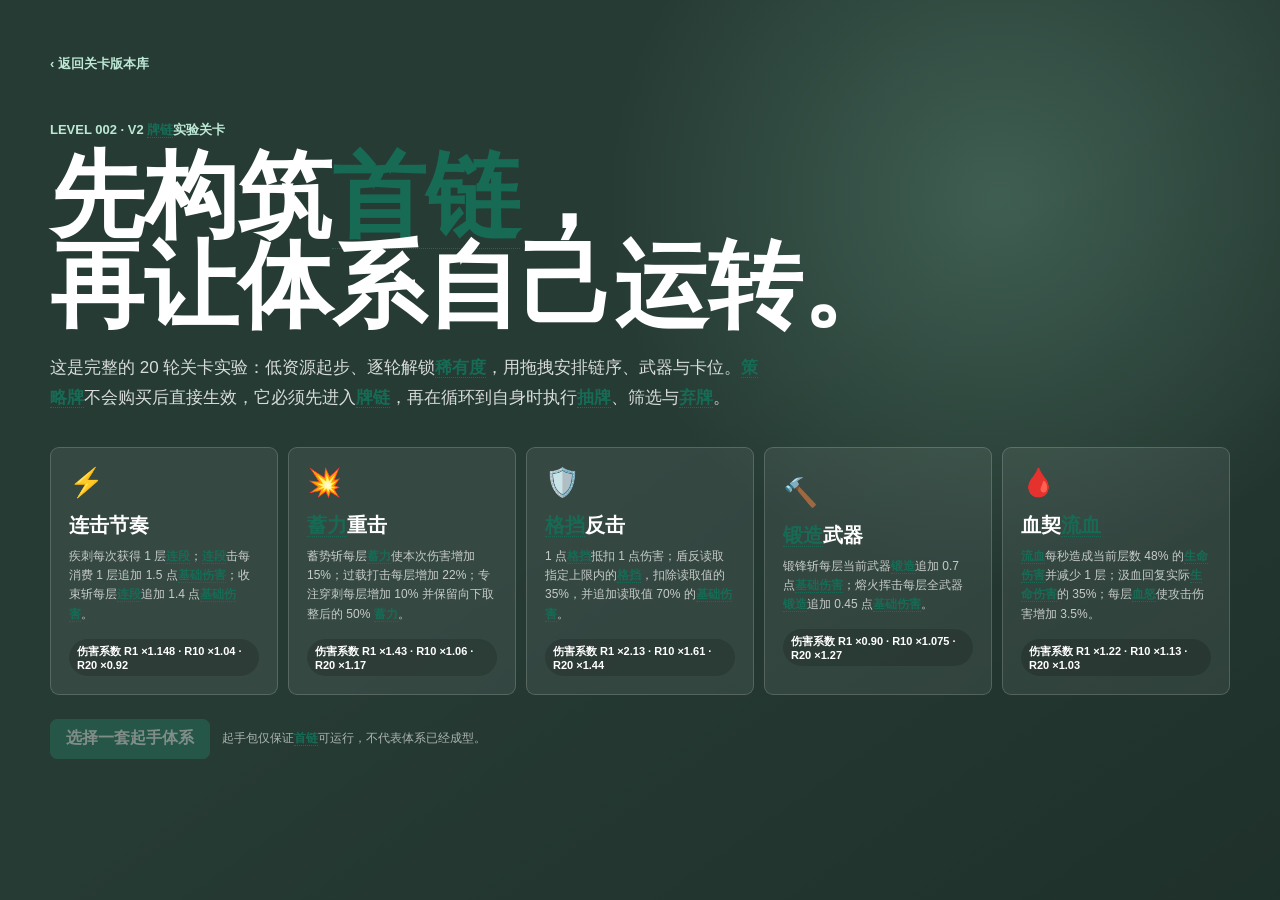
==== LevelSystem/Level_002/index.html @ 23fc2353 "Add Level 002 V2 chain campaign" ====
<!doctype html>
<html lang="zh-CN">
<head>
  <meta charset="utf-8">
  <meta name="viewport" content="width=device-width, initial-scale=1">
  <title>Draw Level 002 · V2 牌链实验关卡</title>
  <style>
    :root {
      color-scheme: light;
      --bg:#eceee9; --paper:#fff; --paper2:#f7f8f4; --ink:#17211d; --muted:#68736e;
      --line:#d4dbd6; --green:#287d65; --green2:#1e6652; --greenSoft:#e5f3ec;
      --red:#bd4850; --redSoft:#fae9eb; --gold:#b77a18; --goldSoft:#fff3d7;
      --blue:#3978a6; --blueSoft:#e9f2f8; --purple:#74559b; --purpleSoft:#f1ebf7;
      --shadow:0 14px 38px rgba(24,42,34,.09);
    }
    *{box-sizing:border-box}
    html,body{margin:0;min-height:100%;font-family:-apple-system,BlinkMacSystemFont,"Segoe UI","Microsoft YaHei",sans-serif;background:var(--bg);color:var(--ink)}
    button{font:inherit} button:focus-visible,[tabindex]:focus-visible{outline:3px solid rgba(40,125,101,.25);outline-offset:2px}
    .screen{display:none;min-height:100vh}.screen.active{display:block}.hidden{display:none!important}
    .topbar{position:sticky;top:0;z-index:40;min-height:58px;display:flex;align-items:center;justify-content:space-between;gap:14px;padding:8px clamp(12px,2vw,24px);border-bottom:1px solid var(--line);background:rgba(255,255,255,.95);backdrop-filter:blur(10px)}
    .brand{display:flex;align-items:baseline;gap:10px;min-width:0}.brand strong{font-size:19px;white-space:nowrap}.brand span{font-size:12px;color:var(--muted);font-weight:800;white-space:nowrap;overflow:hidden;text-overflow:ellipsis}
    .stats{display:flex;align-items:center;justify-content:flex-end;gap:7px;flex-wrap:wrap}.stat{min-height:34px;display:inline-flex;align-items:center;gap:5px;padding:0 10px;border:1px solid var(--line);border-radius:7px;background:#fff;color:var(--muted);font-size:12px;font-weight:850;white-space:nowrap}.stat b{color:var(--ink);font-size:14px}.stat.gold{background:var(--goldSoft);border-color:#e7ca89;color:#815812}.stat.loss{background:var(--redSoft);border-color:#edbdc1;color:#96343b}
    .primary,.secondary,.ghost,.danger{min-height:40px;padding:0 15px;border-radius:7px;border:1px solid transparent;font-weight:900;cursor:pointer;transition:.15s transform,.15s filter}.primary{background:var(--green);border-color:var(--green);color:#fff}.secondary{background:#fff;border-color:#c7d1cb;color:var(--ink)}.ghost{background:transparent;border-color:var(--line);color:var(--muted)}.danger{background:var(--red);border-color:var(--red);color:#fff}.primary:hover,.secondary:hover,.ghost:hover,.danger:hover{transform:translateY(-1px);filter:brightness(.98)}button:disabled{opacity:.42;cursor:not-allowed;transform:none!important}
    .start{min-height:100vh;background:#263b34;color:#fff;position:relative;overflow:hidden}.start:before{content:"";position:absolute;inset:0;background:radial-gradient(circle at 78% 22%,rgba(129,186,159,.28),transparent 32%),linear-gradient(145deg,transparent 50%,rgba(0,0,0,.18));pointer-events:none}.start-inner{position:relative;width:min(1180px,calc(100vw - 32px));margin:auto;padding:54px 0 70px}.backlink{color:#bde8d6;text-decoration:none;font-size:13px;font-weight:900}.kicker{margin:48px 0 12px;font-size:13px;font-weight:900;color:#bde8d6}.start h1{margin:0;max-width:880px;font-size:clamp(44px,8vw,94px);line-height:.96}.lead{max-width:720px;margin:22px 0 30px;color:rgba(255,255,255,.82);font-size:17px;line-height:1.75}.system-grid{display:grid;grid-template-columns:repeat(5,minmax(155px,1fr));gap:10px;margin-top:34px}.system-card{min-height:205px;padding:18px;border:1px solid rgba(255,255,255,.17);border-radius:9px;background:rgba(255,255,255,.07);color:#fff;text-align:left;cursor:pointer}.system-card:hover,.system-card.selected{border-color:#bde8d6;background:rgba(189,232,214,.15)}.system-card.selected{box-shadow:0 0 0 2px #bde8d6 inset}.system-icon{font-size:28px}.system-card h2{margin:13px 0 8px;font-size:20px}.system-card p{margin:0;color:rgba(255,255,255,.72);font-size:12px;line-height:1.6}.curve{display:inline-block;margin-top:15px;padding:5px 8px;border-radius:99px;background:rgba(0,0,0,.16);font-size:11px;font-weight:900}.start-actions{display:flex;align-items:center;gap:12px;margin-top:24px}.start-note{font-size:12px;color:rgba(255,255,255,.62)}
    .shell{width:min(1480px,calc(100vw - 24px));margin:0 auto;padding:18px 0 42px}.phase-head{display:flex;align-items:flex-end;justify-content:space-between;gap:18px;margin-bottom:14px}.phase-head h1{margin:0 0 5px;font-size:clamp(26px,4vw,42px)}.phase-head p{margin:0;color:var(--muted);font-size:13px;line-height:1.6}.phase-actions{display:flex;gap:8px;flex-wrap:wrap;justify-content:flex-end}
    .shop-layout{display:grid;grid-template-columns:minmax(0,1.03fr) minmax(480px,.97fr);gap:14px}.panel{border:1px solid var(--line);border-radius:9px;background:var(--paper);box-shadow:var(--shadow);overflow:hidden}.panel-head{display:flex;align-items:center;justify-content:space-between;gap:12px;padding:13px 15px;border-bottom:1px solid var(--line)}.panel-head h2{margin:0;font-size:17px}.panel-head p{margin:3px 0 0;color:var(--muted);font-size:11px}.odds{display:flex;gap:5px;flex-wrap:wrap;justify-content:flex-end}.odd{padding:4px 6px;border-radius:4px;background:var(--paper2);font-size:10px;font-weight:900}.odd.rare{background:var(--blueSoft);color:var(--blue)}.odd.epic{background:var(--purpleSoft);color:var(--purple)}.odd.legend{background:var(--goldSoft);color:var(--gold)}
    .offers{padding:10px;display:grid;grid-template-columns:repeat(5,minmax(115px,1fr));gap:8px}.offer{min-height:178px;display:flex;flex-direction:column;justify-content:space-between;gap:10px;padding:12px;border:1px solid var(--line);border-radius:8px;background:#fff}.offer.sold{background:#f0f2ee;box-shadow:none}.offer h3{margin:8px 0 5px;font-size:15px;line-height:1.25}.offer p{margin:0;color:var(--muted);font-size:11px;line-height:1.48}.offer .meta{margin-top:7px;font-size:10px;color:var(--green2);font-weight:900}.offer button{width:100%;min-height:32px;padding:0 7px;font-size:11px}.offer-top{display:flex;justify-content:space-between;gap:5px}.rarity,.kind{padding:3px 5px;border-radius:4px;background:#eef1ee;color:var(--muted);font-size:9px;font-weight:900}.rarity.稀有{background:var(--blueSoft);color:var(--blue)}.rarity.史诗{background:var(--purpleSoft);color:var(--purple)}.rarity.传说{background:var(--goldSoft);color:var(--gold)}.price{font-size:11px;font-weight:1000;color:var(--gold)}.shop-section-title{padding:9px 12px 0;color:var(--muted);font-size:11px;font-weight:950}.strategy-offers,.weapon-offers{grid-template-columns:repeat(2,minmax(0,1fr))}.strategy-offers .offer,.weapon-offers .offer{min-height:138px}.economy-strip{display:grid;grid-template-columns:repeat(4,1fr);gap:7px;padding:10px;border-top:1px solid var(--line);background:var(--paper2)}.economy-cell{padding:8px;border-radius:6px;background:#fff;font-size:10px;color:var(--muted);line-height:1.45}.economy-cell b{display:block;color:var(--ink);font-size:13px}
    .builder{min-width:0}.builder-body{padding:10px;background:var(--paper2)}.inventory-block{border:1px solid var(--line);border-radius:8px;background:#fff;margin-bottom:10px;overflow:hidden}.inventory-head{display:flex;align-items:center;justify-content:space-between;padding:9px 11px;border-bottom:1px solid var(--line);font-size:12px;font-weight:900}.inventory-head span{color:var(--muted);font-size:10px}.inventory-list{min-height:70px;max-height:170px;overflow:auto;display:flex;align-content:flex-start;flex-wrap:wrap;gap:6px;padding:8px}.inventory-list.drag-over{background:var(--greenSoft)}.drag-card{width:112px;min-height:62px;padding:7px;border:1px solid var(--line);border-radius:7px;background:#fff;box-shadow:0 4px 12px rgba(24,42,34,.07);cursor:grab;user-select:none}.drag-card:active{cursor:grabbing}.drag-card.strategy{border-color:#a9cbbd;background:#eef8f3}.drag-card h4{margin:0 0 4px;font-size:11px;white-space:nowrap;overflow:hidden;text-overflow:ellipsis}.drag-card p{margin:0;color:var(--muted);font-size:9px;line-height:1.35}.drag-card .tiny{margin-top:4px;color:var(--green2);font-weight:900;font-size:8px}.weapon-chip{width:140px;min-height:54px;padding:7px;border:1px solid #e1c684;border-radius:7px;background:#fff8e7;cursor:grab;user-select:none}.weapon-chip h4{margin:0 0 4px;font-size:11px}.weapon-chip p{margin:0;color:#80611f;font-size:9px;line-height:1.35}
    .chains-head{display:flex;align-items:center;justify-content:space-between;margin:12px 1px 7px}.chains-head h3{margin:0;font-size:13px}.chains-head span{font-size:10px;color:var(--muted)}.chain-plans{display:grid;gap:8px}.chain-plan{border:1px solid var(--line);border-radius:8px;background:#fff;overflow:hidden}.chain-plan.drag-over{box-shadow:0 0 0 3px rgba(40,125,101,.18);border-color:var(--green)}.chain-plan-head{display:grid;grid-template-columns:31px minmax(0,1fr);gap:7px;align-items:center;padding:7px;border-bottom:1px solid var(--line);background:#fafbf8}.chain-handle{height:31px;border:1px dashed #aeb8b2;border-radius:5px;background:#fff;color:var(--muted);cursor:grab;font-weight:1000}.weapon-socket{min-height:38px;display:flex;align-items:center;justify-content:space-between;gap:8px;padding:5px 8px;border:1px dashed #d1ba78;border-radius:6px;background:#fffaf0;color:#795e25;font-size:10px}.weapon-socket.empty{color:#9b8a62}.weapon-socket.drag-over,.card-slot.drag-over{border-color:var(--green);background:var(--greenSoft)}.plan-label{font-weight:1000}.chain-slots{display:flex;gap:6px;overflow-x:auto;padding:8px}.card-slot{flex:0 0 112px;min-height:72px;display:grid;place-items:center;border:1px dashed #b8c2bc;border-radius:7px;background:#f8f9f6;color:#98a19c;font-size:9px;text-align:center;padding:4px}.card-slot .drag-card{width:100%;min-height:62px}.future-note{padding:0 9px 8px;color:var(--muted);font-size:9px}.builder-footer{display:flex;align-items:center;justify-content:space-between;gap:10px;padding:10px;border-top:1px solid var(--line);background:#fff}.build-status{font-size:10px;color:var(--muted);line-height:1.45}.build-status b.ok{color:var(--green2)}.build-status b.bad{color:var(--red)}
    .data-lab{margin-top:14px}.data-summary{display:grid;grid-template-columns:repeat(5,1fr);gap:7px;padding:10px}.data-chip{padding:9px;border-radius:7px;background:var(--paper2);font-size:10px;color:var(--muted)}.data-chip b{display:block;color:var(--ink);font-size:14px}.data-table-wrap{overflow:auto;max-height:260px;border-top:1px solid var(--line)}table{width:100%;border-collapse:collapse;font-size:10px}th,td{padding:7px 9px;border-bottom:1px solid #e6eae7;text-align:left;white-space:nowrap}th{position:sticky;top:0;background:#f7f8f5;color:var(--muted)}.legal{color:var(--green2);font-weight:900}
    .battle{min-height:100vh}.battle-shell{width:min(1500px,calc(100vw - 20px));margin:auto;padding:12px 0 30px}.battle-grid{display:grid;grid-template-columns:220px minmax(520px,1fr) 220px;gap:10px}.combatant{border:1px solid var(--line);border-radius:9px;background:#fff;box-shadow:var(--shadow);overflow:hidden}.combatant-head{padding:14px;border-bottom:1px solid var(--line)}.combatant-head h2{margin:0 0 5px;font-size:16px}.combatant-head p{margin:0;color:var(--muted);font-size:10px}.hpbar{height:12px;margin:10px 0 5px;border-radius:99px;background:#eadfe0;overflow:hidden}.hpbar>div{height:100%;background:var(--red);transition:width .15s}.resource-grid{display:grid;grid-template-columns:1fr 1fr;gap:5px;padding:10px}.resource{padding:7px;border-radius:5px;background:var(--paper2);font-size:9px;color:var(--muted)}.resource b{display:block;color:var(--ink);font-size:12px}.battle-center{border:1px solid var(--line);border-radius:9px;background:#fff;box-shadow:var(--shadow);overflow:hidden}.battle-center-head{display:flex;align-items:center;justify-content:space-between;gap:10px;padding:11px 13px;border-bottom:1px solid var(--line)}.battle-center-head h2{margin:0;font-size:16px}.speed-row{display:flex;gap:4px}.speed-row button{min-height:28px;padding:0 8px;border:1px solid var(--line);border-radius:5px;background:#fff;font-size:10px;font-weight:900;cursor:pointer}.speed-row button.active{background:var(--green);color:#fff;border-color:var(--green)}.battle-chain-wrap{display:grid;grid-template-columns:1fr 1fr;gap:8px;padding:10px;background:var(--paper2);min-height:360px}.battle-side{min-width:0}.battle-side h3{margin:0 0 7px;font-size:11px}.live-chain{padding:7px;border:1px solid var(--line);border-radius:7px;background:#fff;margin-bottom:6px}.live-chain.new{border-color:var(--green)}.live-chain-head{display:flex;justify-content:space-between;gap:8px;margin-bottom:6px;font-size:9px;font-weight:900}.live-slots{display:flex;gap:4px;overflow:auto}.live-card{flex:0 0 77px;min-height:50px;padding:5px;border:1px solid var(--line);border-radius:5px;background:#f8f9f6;font-size:8px}.live-card.strategy{background:#edf7f2;border-color:#afd0c2}.live-card.active{border:2px solid var(--gold);box-shadow:0 0 0 3px rgba(183,122,24,.13)}.live-card b{display:block;margin-bottom:3px;font-size:9px}.pending-line{padding:7px;border-radius:6px;background:#fff;font-size:9px;color:var(--muted)}.battle-log{height:230px;overflow:auto;padding:10px 13px;border-top:1px solid var(--line);background:#fafbf9;font-size:10px;line-height:1.55}.battle-log p{margin:0 0 4px}.time{display:inline-block;width:48px;color:var(--muted);font-variant-numeric:tabular-nums}.battle-overlay{position:fixed;inset:0;z-index:80;display:none;place-items:center;padding:18px;background:rgba(18,27,23,.67)}.battle-overlay.open{display:grid}.result-card{width:min(620px,100%);padding:24px;border-radius:10px;background:#fff;box-shadow:0 28px 80px rgba(0,0,0,.25)}.result-card h2{margin:0 0 9px;font-size:30px}.result-card p{color:var(--muted);line-height:1.65}.result-stats{display:grid;grid-template-columns:repeat(4,1fr);gap:7px;margin:18px 0}.result-stat{padding:10px;border-radius:7px;background:var(--paper2);font-size:10px;color:var(--muted)}.result-stat b{display:block;color:var(--ink);font-size:17px}.result-actions{display:flex;justify-content:flex-end;gap:8px}
    .toast{position:fixed;left:50%;bottom:22px;z-index:120;transform:translate(-50%,18px);padding:10px 14px;border-radius:7px;background:#1e2d27;color:#fff;font-size:12px;font-weight:850;opacity:0;pointer-events:none;transition:.18s}.toast.show{opacity:1;transform:translate(-50%,0)}.drag-ghost{position:fixed;z-index:200;pointer-events:none;width:120px;opacity:.88;transform:rotate(2deg);box-shadow:0 16px 35px rgba(0,0,0,.2)}
    .keyword-term{color:#176b55;border-bottom:1px dotted currentColor;cursor:help;font-weight:850}.keyword-term:focus{outline:2px solid rgba(40,125,101,.3);outline-offset:2px;border-radius:2px}.keyword-tooltip{position:fixed;z-index:260;display:none;width:min(330px,calc(100vw - 24px));padding:11px 12px;border:1px solid #a9c8bb;border-radius:8px;background:#f8fffb;color:var(--ink);box-shadow:0 16px 42px rgba(17,45,35,.2);pointer-events:none}.keyword-tooltip.open{display:block}.keyword-tooltip b{display:block;margin-bottom:5px;color:var(--green2);font-size:12px}.keyword-tooltip p{margin:0;font-size:11px;line-height:1.6;color:#45534d}
    @media(max-width:1180px){.shop-layout{grid-template-columns:1fr}.system-grid{grid-template-columns:repeat(3,1fr)}.battle-grid{grid-template-columns:170px minmax(460px,1fr) 170px}}
    @media(max-width:760px){.topbar{align-items:flex-start}.brand span{display:none}.stats{gap:4px}.stat{padding:0 7px}.system-grid{grid-template-columns:1fr}.system-card{min-height:0}.offers{grid-template-columns:repeat(2,minmax(0,1fr))}.strategy-offers,.weapon-offers{grid-template-columns:1fr}.shop-layout{display:block}.builder{margin-top:12px}.battle-grid{display:flex;flex-direction:column}.battle-center{order:1}.combatant{order:2}.battle-chain-wrap{grid-template-columns:1fr}.result-stats,.data-summary,.economy-strip{grid-template-columns:repeat(2,1fr)}.phase-head{display:block}.phase-actions{margin-top:10px;justify-content:flex-start}}
  </style>
</head>
<body>
  <section id="startScreen" class="screen start active">
    <div class="start-inner">
      <a class="backlink" href="../index.html">‹ 返回关卡版本库</a>
      <p class="kicker">LEVEL 002 · V2 牌链实验关卡</p>
      <h1>先构筑首链，<br>再让体系自己运转。</h1>
      <p class="lead">这是完整的 20 轮关卡实验：低资源起步、逐轮解锁稀有度，用拖拽安排链序、武器与卡位。策略牌不会购买后直接生效，它必须先进入牌链，再在循环到自身时执行抽牌、筛选与弃牌。</p>
      <div id="systemGrid" class="system-grid"></div>
      <div class="start-actions">
        <button id="startBtn" class="primary" disabled>选择一套起手体系</button>
        <span class="start-note">起手包仅保证首链可运行，不代表体系已经成型。</span>
      </div>
    </div>
  </section>

  <section id="shopScreen" class="screen">
    <header class="topbar">
      <div class="brand"><strong>Level 002</strong><span id="shopPhase">第 1 轮 · 补给与编排</span></div>
      <div class="stats">
        <span class="stat gold">金币 <b id="goldText">0c</b></span>
        <span class="stat">胜场 <b id="winsText">0</b></span>
        <span class="stat loss">失败 <b id="lossesText">0/3</b></span>
        <span class="stat">轮次 <b id="roundText">1/20</b></span>
      </div>
    </header>
    <div class="shell">
      <div class="phase-head">
        <div><h1 id="shopTitle">第 1 轮补给</h1><p id="shopSubtitle">普通 82% · 稀有 18% · 史诗 0% · 传说 0%。</p></div>
        <div class="phase-actions">
          <button id="refreshBtn" class="secondary">刷新商店 · 2c</button>
          <button id="dataToggleBtn" class="ghost">查看本轮 10 组数据</button>
          <button id="battleBtn" class="primary" disabled>首链未完成</button>
        </div>
      </div>
      <div class="shop-layout">
        <div class="panel">
          <div class="panel-head"><div><h2>商店</h2><p>商品售出后本轮不会补位；刷新会重新生成全部栏位。</p></div><div id="rarityOdds" class="odds"></div></div>
          <div class="shop-section-title">普通行动牌 · 5 个栏位</div><div id="actionOffers" class="offers"></div>
          <div class="shop-section-title">策略牌 · 必须封装进链才会执行</div><div id="strategyOffers" class="offers strategy-offers"></div>
          <div class="shop-section-title">武器 · 决定链容量与循环末尾效果</div><div id="weaponOffers" class="offers weapon-offers"></div>
          <div id="economyStrip" class="economy-strip"></div>
        </div>
        <div class="panel builder">
          <div class="panel-head"><div><h2>战前拖拽编排台</h2><p>首链可放全部卡；后续链战前只能预放策略牌。拖动「≡」可调整整条链顺序。</p></div></div>
          <div class="builder-body">
            <div class="inventory-block"><div class="inventory-head">未放置卡牌 <span>拖到卡槽；拖回这里即可移出</span></div><div id="cardInventory" class="inventory-list" data-drop-zone="card-inventory"></div></div>
            <div class="inventory-block"><div class="inventory-head">未放置武器 <span>拖到链头；武器容量决定卡槽数量</span></div><div id="weaponInventory" class="inventory-list" data-drop-zone="weapon-inventory"></div></div>
            <div class="chains-head"><h3>牌链蓝图</h3><span>最多预设 5 条链</span></div>
            <div id="chainPlans" class="chain-plans"></div>
          </div>
          <div class="builder-footer"><div id="buildStatus" class="build-status"></div><button id="autoArrangeBtn" class="ghost">自动整理起手包</button></div>
        </div>
      </div>
      <div id="dataLab" class="panel data-lab hidden">
        <div class="panel-head"><div><h2>本轮对战数据实验室</h2><p>每轮固定 10 组、五体系各两组；所有购买均来自对应轮次真实商店生成与可用金币。</p></div></div>
        <div id="dataSummary" class="data-summary"></div><div class="data-table-wrap"><table><thead><tr><th>编号</th><th>体系</th><th>DPS</th><th>总收入</th><th>已消费</th><th>购买数</th><th>链数</th><th>合法性</th></tr></thead><tbody id="dataRows"></tbody></table></div>
      </div>
    </div>
  </section>

  <section id="battleScreen" class="screen battle">
    <header class="topbar">
      <div class="brand"><strong id="battleTitle">第 1 轮战斗</strong><span id="matchText">同轮 DPS 邻近匹配</span></div>
      <div class="stats"><span class="stat">时间 <b id="battleTime">0.0s</b></span><span class="stat">玩家 DPS <b id="playerDps">0</b></span><span class="stat">对手 DPS <b id="enemyDps">0</b></span></div>
    </header>
    <div class="battle-shell"><div class="battle-grid">
      <aside id="playerPanel" class="combatant"></aside>
      <main class="battle-center">
        <div class="battle-center-head"><h2 id="battleState">牌链正在循环</h2><div class="speed-row"><button data-speed=".5">0.5x</button><button class="active" data-speed="1">1x</button><button data-speed="2">2x</button><button data-speed="4">4x</button></div></div>
        <div class="battle-chain-wrap"><div class="battle-side"><h3>玩家牌链</h3><div id="playerChains"></div></div><div class="battle-side"><h3>对手牌链</h3><div id="enemyChains"></div></div></div>
        <div id="battleLog" class="battle-log"></div>
      </main>
      <aside id="enemyPanel" class="combatant"></aside>
    </div></div>
  </section>

  <div id="resultOverlay" class="battle-overlay"><div class="result-card"><h2 id="resultTitle">战斗胜利</h2><p id="resultText"></p><div id="resultStats" class="result-stats"></div><div class="result-actions"><button id="replayBtn" class="secondary">同种子回放</button><button id="continueBtn" class="primary">进入下一轮</button></div></div></div>
  <div id="toast" class="toast"></div>
  <div id="keywordTooltip" class="keyword-tooltip" role="tooltip" aria-live="polite"><b id="keywordTooltipTitle"></b><p id="keywordTooltipText"></p></div>
  <script>
  "use strict";
  const ARCHETYPES = [
    {id:"combo",name:"连击节奏",icon:"⚡",curve:"伤害系数 R1 ×1.148 · R10 ×1.04 · R20 ×0.92",description:"疾刺每次获得 1 层连段；连段击每消费 1 层追加 1.5 点基础伤害；收束斩每层连段追加 1.4 点基础伤害。"},
    {id:"charge",name:"蓄力重击",icon:"💥",curve:"伤害系数 R1 ×1.43 · R10 ×1.06 · R20 ×1.17",description:"蓄势斩每层蓄力使本次伤害增加 15%；过载打击每层增加 22%；专注穿刺每层增加 10% 并保留向下取整后的 50% 蓄力。"},
    {id:"guard",name:"格挡反击",icon:"🛡️",curve:"伤害系数 R1 ×2.13 · R10 ×1.61 · R20 ×1.44",description:"1 点格挡抵扣 1 点伤害；盾反读取指定上限内的格挡，扣除读取值的 35%，并追加读取值 70% 的基础伤害。"},
    {id:"forge",name:"锻造武器",icon:"🔨",curve:"伤害系数 R1 ×0.90 · R10 ×1.075 · R20 ×1.27",description:"锻锋斩每层当前武器锻造追加 0.7 点基础伤害；熔火挥击每层全武器锻造追加 0.45 点基础伤害。"},
    {id:"bleed",name:"血契流血",icon:"🩸",curve:"伤害系数 R1 ×1.22 · R10 ×1.13 · R20 ×1.03",description:"流血每秒造成当前层数 48% 的生命伤害并减少 1 层；汲血回复实际生命伤害的 35%；每层血怒使攻击伤害增加 3.5%。"}
  ];
  const ARCH = Object.fromEntries(ARCHETYPES.map(item=>[item.id,item]));
  const RARITY_TIER = ["普通","普通","稀有","史诗","传说"];
  const RARITY_ORDER = {"普通":0,"稀有":1,"史诗":2,"传说":3};
  const PRICE = {
    action:{"普通":3,"稀有":5,"史诗":8,"传说":12},
    strategy:{"普通":5,"稀有":7,"史诗":10,"传说":14},
    weapon:{"普通":6,"稀有":9,"史诗":13,"传说":17}
  };
  const TIER_PREFIX = ["初式","熟练","精研","宗师","神话"];
  const ACTION_BLUEPRINTS = {
    combo:[
      ["疾刺","quick",.55,["attack","fast"],2.5],["踏拍","combo_gain",.8,["setup","combo"],1],
      ["连段击","combo_spend",1.1,["attack","combo"],4],["骤雨","multihit",1.25,["attack","fast"],1.5],
      ["破绽标记","expose",.9,["setup","mark"],1],["收束斩","combo_finisher",1.65,["attack","finisher"],7],
      ["攻守节拍","tempo",1,["attack","defense"],3],["残响","echo",1.25,["attack","utility"],2]
    ],
    charge:[
      ["凝神","charge_gain",.9,["setup","charge"],1],["蓄势斩","charge_hit",1.6,["attack","charge"],7],
      ["余势","charge_keep",1,["setup","charge"],1],["聚能","charge_double",1.35,["setup","charge"],1],
      ["过载打击","overcharge",2,["attack","finisher"],11],["蓄能护体","charge_block",1.1,["defense","charge"],4],
      ["力能转化","charge_convert",1.2,["setup","utility"],1],["专注穿刺","focus_hit",1.25,["attack","charge"],6]
    ],
    guard:[
      ["架盾","block",.9,["defense","block"],5],["盾反","counter",1.3,["attack","defense","counter"],4],
      ["荆棘姿态","thorns",1.1,["defense","setup"],1],["守中带攻","block_hit",1.2,["attack","defense"],3],
      ["固守","fortify",1.4,["defense","block"],7],["结阵","brace",1.2,["defense","setup"],1],
      ["盾牌猛击","shield_bash",1.55,["attack","finisher","block"],5],["精准招架","parry",.8,["defense","fast"],1]
    ],
    forge:[
      ["打磨","forge",.75,["setup","forge"],1],["锻锋斩","forge_hit",1.35,["attack","forge"],5],
      ["强化机括","weapon_power",1.1,["setup","forge"],1],["淬火","temper",1.25,["setup","forge"],1],
      ["修补护甲","repair",1.1,["defense","forge"],4],["熔火挥击","molten",1.7,["attack","finisher","forge"],8],
      ["开刃","sharpen",.9,["setup","forge"],1],["大师工艺","masterwork",1.8,["attack","forge"],6]
    ],
    bleed:[
      ["割裂","bleed",.85,["attack","bleed"],2],["血爆","rupture",1.4,["attack","finisher","bleed"],5],
      ["献血","sacrifice",.8,["setup","blood"],2],["汲血","lifesteal",1.25,["attack","sustain"],4],
      ["狂热","frenzy",1,["setup","blood"],1],["血盾","blood_block",1.1,["defense","blood"],5],
      ["处刑","execute",1.75,["attack","finisher"],8],["输血转化","transfusion",1.3,["sustain","utility"],1]
    ]
  };

  function actionEffect(op,value,tier){
    const v = round1(value + tier * Math.max(.5,value*.22));
    const n = tier + 1;
    return ({
      quick:`造成 ${v} 点基础伤害，连段 +1。`,combo_gain:`获得 ${n} 层连段。`,combo_spend:`造成 ${v} 点基础伤害；读取并扣除至多 ${n+1} 层连段，每层追加 1.5 点基础伤害。`,
      multihit:`连续攻击 ${2+Math.floor(tier/2)} 次，每次造成 ${v} 点基础伤害。`,expose:`施加 ${n} 层破绽；每层使伤害增加 3.5%，每次受击后减少 0.15 层。`,combo_finisher:`造成 ${v} 点基础伤害；扣除全部连段，每层追加 1.4 点基础伤害。`,
      tempo:`造成 ${v} 点基础伤害并获得 ${v} 点格挡。`,echo:`造成 ${v} 点基础伤害；若上一张牌具有“攻击牌”标签，再造成 ${round1(v*.7)} 点基础伤害。`,
      charge_gain:`获得 ${n} 层蓄力。`,charge_hit:`造成 ${v} 点基础伤害；每层蓄力使本次伤害增加 15%，随后清空蓄力。`,charge_keep:`获得 ${n} 层蓄力；下一次会清空蓄力的攻击改为保留向下取整后的 50%。`,
      charge_double:`获得 ${n} + 向下取整（当前蓄力 ×25%）层蓄力。`,overcharge:`造成 ${v} 点基础伤害；每层蓄力使本次伤害增加 22%，随后清空蓄力。`,charge_block:`获得 ${v} 点格挡与 ${n} 层蓄力。`,
      charge_convert:`扣除至多 ${n+1} 点格挡；每扣除 1 点格挡获得 2 层蓄力。`,focus_hit:`造成 ${v} 点基础伤害；每层蓄力使本次伤害增加 10%，随后保留向下取整后的 50% 蓄力。`,
      block:`获得 ${v} 点格挡。`,counter:`造成 ${v} 点基础伤害；读取至多 ${v+n} 点格挡，扣除读取值的 35%，并追加读取值 70% 的基础伤害。`,thorns:`获得 ${n} 层荆棘。`,
      block_hit:`造成 ${v} 点基础伤害并获得 ${v} 点格挡。`,fortify:`获得 ${v} 点格挡；后续受到的伤害降低 ${Math.round((.12+n*.02)*100)}%，同类效果取最高值。`,brace:`获得 min（当前格挡，${v+n}）点格挡。`,
      shield_bash:`造成 ${v} + 当前格挡 ×22% 点基础伤害。`,parry:`获得 ${v} 点格挡与 ${round1(v*.65)} 点招架值；招架值按 1:1 抵扣后续伤害直至耗尽。`,
      forge:`当前武器获得 ${n} 层锻造。`,forge_hit:`造成 ${v} + 当前武器锻造 ×0.7 点基础伤害。`,weapon_power:`当前武器威力 +${n}；每点威力使该武器效果的伤害增加 8%。`,
      temper:`所有已封装武器获得 ${Math.max(1,Math.ceil(n/2))} 层锻造。`,repair:`获得 ${v} + 向下取整（全武器锻造总层数 ÷3）点格挡。`,molten:`造成 ${v} + 全武器锻造总层数 ×0.45 点基础伤害。`,
      sharpen:`下一次当前武器效果的伤害增加 ${10+n*5}%。`,masterwork:`造成 ${v} + 全武器锻造总层数 ×0.25 点基础伤害，并立即触发锻造层数最高的武器效果 1 次。`,
      bleed:`施加 ${v} 层流血。`,rupture:`扣除目标当前流血的 32%，造成 ${v} + 被扣除流血层数点基础伤害。`,sacrifice:`自身失去 ${n+1} 点生命，获得 ${n+1} 层血怒。`,
      lifesteal:`造成 ${v} 点基础伤害，回复实际生命伤害的 35%。`,frenzy:`获得 ${n} 层血怒；每层使攻击伤害增加 3.5%，每次攻击后减少 0.2 层。`,blood_block:`获得 ${v} 点格挡；若当前生命低于生命上限，再获得 ${round1(v*.5)} 点格挡。`,
      execute:`造成 ${v} 点基础伤害；目标生命低于 40% 时，本次伤害乘 1.65。`,transfusion:`扣除至多 ${n+1} 层目标流血；每扣除 1 层回复 1.5 点生命并获得 0.5 层血怒。`
    })[op];
  }

  const ACTIONS = [];
  ARCHETYPES.forEach(arch=>{
    for(let tier=0;tier<5;tier++) ACTION_BLUEPRINTS[arch.id].forEach((bp,index)=>{
      const [baseName,op,baseTime,tags,value] = bp;
      const rarity = RARITY_TIER[tier];
      ACTIONS.push({id:`a_${arch.id}_${tier}_${index}`,kind:"action",arch:arch.id,name:`${TIER_PREFIX[tier]}·${baseName}`,op,tier,rarity,price:PRICE.action[rarity],time:round1(Math.max(.45,baseTime-tier*.04)),value,tags:[arch.id,...tags],effect:actionEffect(op,value,tier)});
    });
  });

  const STRATEGY_NAMES = ["寻迹","择锋","预判","连携","弃旧","应变","急取","沉思","递归","双路"];
  const STRATEGY_CONFIGS = [
    {draw:3,keep:1,selector:"arch"},{draw:4,keep:1,selector:"attack"},{draw:3,keep:1,selector:"conditional"},{draw:5,keep:2,selector:"arch"},{draw:4,keep:1,selector:"setup"},
    {draw:4,keep:1,selector:"defense"},{draw:3,keep:1,selector:"fastest"},{draw:4,keep:1,selector:"slowest"},{draw:5,keep:1,selector:"strategy"},{draw:5,keep:2,selector:"adaptive"}
  ];
  const STRATEGIES = [];
  ARCHETYPES.forEach(arch=>STRATEGY_CONFIGS.forEach((config,index)=>{
    const tier = Math.floor(index/2), rarity=RARITY_TIER[tier];
    const selectorText = {arch:`第一张带有「${arch.name}」标签的牌`,attack:"第一张攻击牌",conditional:"生命低于 55% 时的第一张防御牌，否则为第一张攻击牌",setup:"第一张准备牌",defense:"第一张防御牌",fastest:"耗时最短的牌",slowest:"耗时最长的牌",strategy:"第一张策略牌",adaptive:`生命低于 50% 时至多两张防御牌或续航牌，否则至多两张带有「${arch.name}」标签的牌`}[config.selector];
    STRATEGIES.push({id:`s_${arch.id}_${index}`,kind:"strategy",arch:arch.id,name:`${arch.name}·${STRATEGY_NAMES[index]}`,tier,rarity,price:PRICE.strategy[rarity],time:round1(1.15+tier*.12),tags:[arch.id,"strategy"],...config,effect:`执行时抽 ${config.draw} 张，保留${selectorText}${config.keep>1?`（最多 ${config.keep} 张）`:""}进入待封装区，弃置其余牌。`});
  }));

  const WEAPON_NAMES = {
    combo:["双生短刃","节拍匕首","回旋刃","百裂环","疾风轮","无限刃舞"],
    charge:["蓄能锤","聚力大剑","磁暴枪","破城槌","天穹巨刃","坍缩核心"],
    guard:["圆盾","反击钩剑","荆棘塔盾","壁垒长枪","不动要塞","永恒城墙"],
    forge:["学徒铁锤","淬火剑","齿轮斧","熔炉炮","大师砧","活体兵工厂"],
    bleed:["放血匕首","血槽弯刀","赤红锯刃","祭仪长镰","渴血魔刃","猩红契约"]
  };
  const WEAPON_OPS = {
    combo:["combo_hit","combo_gain","combo_multi","combo_hit","combo_multi","combo_storm"],
    charge:["charge_gain","charge_hit","charge_gain","charge_hit","charge_burst","charge_burst"],
    guard:["guard_block","guard_counter","guard_thorns","guard_block","guard_bash","guard_bash"],
    forge:["forge_gain","forge_hit","forge_gain","forge_hit","forge_all","forge_all"],
    bleed:["bleed_apply","bleed_hit","bleed_apply","bleed_drain","bleed_burst","bleed_burst"]
  };
  const WEAPON_RARITIES=["普通","普通","稀有","稀有","史诗","传说"];
  const WEAPONS=[];
  ARCHETYPES.forEach(arch=>WEAPON_NAMES[arch.id].forEach((name,index)=>{
    const rarity=WEAPON_RARITIES[index], op=WEAPON_OPS[arch.id][index], amount=round1(3+index*2.1);
    const hits=2+Math.floor(index/2),forgeGain=1+Math.floor(index/3);
    const effect={combo_hit:`造成 ${amount} + 当前连段 ×0.35 点基础伤害，并获得 1 层连段。`,combo_gain:`获得 ${2+index} 层连段。`,combo_multi:`攻击 ${hits} 次，每次造成 ${round1(amount*.55)} 点基础伤害。`,combo_storm:`攻击 min（7，2 + 向下取整（当前连段 ÷2））次，每次造成 ${round1(amount*.5)} 点基础伤害，随后保留向下取整后的 50% 连段。`,charge_gain:`获得 ${2+index} 层蓄力。`,charge_hit:`造成 ${amount} 点基础伤害；每层蓄力使伤害增加 13%，随后清空蓄力。`,charge_burst:`造成 ${amount} 点基础伤害；每层蓄力使伤害增加 18%，随后保留向下取整后的 20% 蓄力。`,guard_block:`获得 ${Math.round(amount*2)} 点格挡。`,guard_counter:`读取 min（当前格挡，${round1(amount*2)}）点格挡，扣除读取值的 25%，造成 ${amount} + 读取值 ×0.6 点基础伤害。`,guard_thorns:`获得 ${2+index} 层荆棘。`,guard_bash:`造成 ${amount} + 当前格挡 ×0.18 点基础伤害。`,forge_gain:`自身获得 ${2+Math.floor(index/2)} 层锻造。`,forge_hit:`造成 ${amount} + 自身锻造 ×1.05 点基础伤害。`,forge_all:`全部已封装武器各获得 ${forgeGain} 层锻造，造成 ${amount} + 全武器锻造总层数 ×0.4 点基础伤害。`,bleed_apply:`施加 ${Math.round(amount)} 层流血。`,bleed_hit:`造成 ${amount} 点基础伤害，回复实际生命伤害的 25%。`,bleed_drain:`扣除 min（目标流血，${amount}）层流血，造成 ${amount} + 被扣除流血层数点基础伤害，回复实际生命伤害的 20%。`,bleed_burst:`造成 ${amount} + 目标流血 ×0.32 点基础伤害，随后保留目标流血的 82%。`}[op];
    WEAPONS.push({id:`w_${arch.id}_${index}`,kind:"weapon",arch:arch.id,name,op,index,rarity,price:PRICE.weapon[rarity],slots:[3,3,4,4,5,6][index],time:round1(1.1+index*.18),amount,effect});
  }));

  const CARD_DEFS=[...ACTIONS,...STRATEGIES];
  const CARD_MAP=Object.fromEntries(CARD_DEFS.map(item=>[item.id,item]));
  const WEAPON_MAP=Object.fromEntries(WEAPONS.map(item=>[item.id,item]));
  const ECONOMY={startGold:4,refreshCost:2,maxInterest:3};
  const KEYWORD_DEFS={
    "基础伤害":"牌面公式计算出的伤害。结算顺序为：体系伤害系数 → 血怒系数（1 + 血怒层数 ×3.5%）→ 破绽系数（1 + 破绽层数 ×3.5%）→ 固守减伤 → 招架 → 格挡。",
    "生命伤害":"固守、招架和格挡结算后，最终从生命值中扣除的数值。",
    "牌链":"由 1 把武器和等同于该武器卡槽数的卡牌组成。卡牌按槽位顺序执行，最后触发 1 次武器效果，然后从第 1 个槽位重新循环。",
    "首链":"第 1 条牌链。开战前必须填满全部卡槽且至少包含 1 张策略牌；开战时立即封装。",
    "后续链":"第 2–5 条牌链。战前只能预放策略牌；空卡槽由待封装区按 FIFO 顺序填充，填满后封装。",
    "封装":"当武器对应的全部卡槽填满时，将该蓝图锁定为循环牌链。每新增 1 条牌链，所有旧牌链的卡牌耗时与武器耗时都乘 2。",
    "待封装区":"策略牌保留的卡牌先进入此队列。系统按 FIFO 顺序把队首卡牌填入最前一条未封装蓝图的第 1 个空卡槽。",
    "FIFO":"先进先出：最早进入待封装区的卡牌最先填入空卡槽。",
    "抽牌堆":"未被预放进蓝图或封装进牌链的已拥有卡牌。策略牌从堆顶抽牌；抽牌堆为空时，将弃牌堆洗牌后作为新抽牌堆。",
    "弃牌堆":"策略牌抽出但未保留的卡牌进入此处。抽牌堆为空时，弃牌堆会被洗牌并重建抽牌堆。",
    "抽牌":"从抽牌堆顶依次取出指定数量的卡牌。抽牌堆与弃牌堆都为空时，本次抽牌数量可以小于牌面值。",
    "弃牌":"把策略牌抽出但未保留的卡牌移入弃牌堆。",
    "策略牌":"必须进入牌链并轮到自身时才执行。执行内容只负责抽牌、筛选、保留和弃牌；被保留的卡牌进入待封装区。",
    "行动牌":"进入牌链后按卡槽顺序循环执行的效果牌；战前仅首链允许预放行动牌。",
    "攻击牌":"带有 attack 标签的卡牌，可被指定攻击牌的策略筛选。",
    "防御牌":"带有 defense 标签的卡牌，可被指定防御牌的策略筛选。",
    "准备牌":"带有 setup 标签的卡牌，可被指定准备牌的策略筛选。",
    "续航牌":"带有 sustain 标签的卡牌，可被低生命条件策略筛选。",
    "武器效果":"一条牌链的全部卡牌执行完后触发 1 次，随后该牌链返回第 1 个卡槽。",
    "卡槽":"武器规定的牌链容量。3 格武器必须填入 3 张卡牌后才能封装。",
    "连段":"连击体系资源。不会自动衰减；具体消费层数与每层追加伤害由卡牌或武器描述明确给出。",
    "蓄力":"重击体系资源。不同效果每层提供 10%、13%、15%、18% 或 22% 的伤害增幅，具体比例以牌面为准。",
    "格挡":"受到伤害时在生命之前结算，1 点格挡抵扣 1 点伤害，抵扣后扣除等量格挡。",
    "破绽":"每层使受到的伤害增加 3.5%；每次受到攻击后减少 0.15 层。",
    "荆棘":"受到生命伤害时反射 min（当前荆棘，max（1，本次生命伤害 ×12%））点伤害，随后减少 0.5 层荆棘。",
    "固守":"在招架与格挡之前按百分比降低受到的伤害；同类效果取最高值，程序上限为 35%。",
    "招架":"在格挡之前按 1 点招架抵扣 1 点伤害，抵扣后扣除等量招架值。",
    "锻造":"记录在单把已封装武器上的永久战斗资源；不会自动衰减，具体每层加成由卡牌或武器描述明确给出。",
    "武器威力":"每 1 点使当前武器效果造成的伤害增加 8%；只影响持有该数值的武器。",
    "流血":"每秒造成 max（1，当前流血层数 ×48%）点伤害，随后减少 1 层。",
    "血怒":"每层使攻击伤害增加 3.5%；每次攻击后减少 0.2 层。",
    "吸血":"按本次实际生命伤害的牌面百分比回复生命；格挡吸收的伤害不计入回复基数。",
    "DPS":"累计造成的生命伤害 ÷ 经过秒数。数据池 DPS 使用 42 秒无限血木人模拟；战斗界面使用本场已经过时间实时计算。",
    "邻近匹配":"将玩家 42 秒模拟 DPS 与本轮 10 条数据比较，从差值最小的 3 条中随机选择 1 条。",
    "利息":"开战时锁定：每保留 10c 获得 1c，向下取整，单轮最多 3c。",
    "稀有度":"每个商店栏位独立按本轮概率抽取普通、稀有、史诗或传说，再从该稀有度的对应商品池抽取 1 件。",
    "普通":"价格：行动牌 3c、策略牌 5c、武器 6c。",
    "稀有":"价格：行动牌 5c、策略牌 7c、武器 9c。",
    "史诗":"价格：行动牌 8c、策略牌 10c、武器 13c。",
    "传说":"价格：行动牌 12c、策略牌 14c、武器 17c。"
  };
  const KEYWORD_KEYS=Object.keys(KEYWORD_DEFS).sort((a,b)=>b.length-a.length);
  const KEYWORD_SOURCE=KEYWORD_KEYS.map(term=>term.replace(/[.*+?^${}()|[\]\\]/g,"\\$&")).join("|");
  const KEYWORD_TEST=new RegExp(KEYWORD_SOURCE);
  const KEYWORD_SPLIT=new RegExp(`(${KEYWORD_SOURCE})`,"g");
  const state={selectedArch:null,gold:0,wins:0,losses:0,round:1,ownedCards:[],ownedWeapons:[],plans:[],offers:null,uid:0,speed:1,battle:null,lastReplay:null,roundIncomeGranted:false};
  let DATASETS=[];
  let dragPayload=null;

  function round1(value){return Math.round(value*10)/10}
  function clamp(v,min,max){return Math.max(min,Math.min(max,v))}
  function seededRandom(seed){let x=seed>>>0;return()=>{x+=0x6D2B79F5;let r=x;r=Math.imul(r^r>>>15,r|1);r^=r+Math.imul(r^r>>>7,r|61);return((r^r>>>14)>>>0)/4294967296}}
  function randomItem(items,random=Math.random){return items[Math.floor(random()*items.length)]}
  function shuffleWith(items,random=Math.random){const out=[...items];for(let i=out.length-1;i>0;i--){const j=Math.floor(random()*(i+1));[out[i],out[j]]=[out[j],out[i]]}return out}
  function uid(prefix){state.uid+=1;return `${prefix}_${state.uid}`}
  function toast(message){const el=document.querySelector("#toast");el.textContent=message;el.classList.add("show");clearTimeout(toast.timer);toast.timer=setTimeout(()=>el.classList.remove("show"),1700)}
  function showScreen(id){document.querySelectorAll(".screen").forEach(el=>el.classList.toggle("active",el.id===id));window.scrollTo(0,0)}
  function applyKeywordMarkup(root=document.body){
    if(!root)return;const walker=document.createTreeWalker(root,NodeFilter.SHOW_TEXT,{acceptNode(node){const parent=node.parentElement;if(!parent||!node.nodeValue.trim()||!KEYWORD_TEST.test(node.nodeValue)||parent.closest("script,style,.keyword-term,#keywordTooltip,[data-keyword-skip]"))return NodeFilter.FILTER_REJECT;return NodeFilter.FILTER_ACCEPT}});const nodes=[];while(walker.nextNode())nodes.push(walker.currentNode);nodes.forEach(node=>{const fragment=document.createDocumentFragment();node.nodeValue.split(KEYWORD_SPLIT).forEach(part=>{if(KEYWORD_DEFS[part]){const span=document.createElement("span");span.className="keyword-term";span.dataset.keyword=part;span.tabIndex=0;span.setAttribute("role","term");span.setAttribute("aria-describedby","keywordTooltip");span.textContent=part;fragment.appendChild(span)}else if(part)fragment.appendChild(document.createTextNode(part))});node.replaceWith(fragment)})
  }
  function positionKeywordTooltip(x,y){const tip=document.querySelector("#keywordTooltip"),gap=13;let left=x+gap,top=y+gap;const width=tip.offsetWidth,height=tip.offsetHeight;if(left+width>window.innerWidth-10)left=x-width-gap;if(top+height>window.innerHeight-10)top=y-height-gap;tip.style.left=`${Math.max(10,left)}px`;tip.style.top=`${Math.max(10,top)}px`}
  function showKeywordTooltip(term,x,y){const tip=document.querySelector("#keywordTooltip");document.querySelector("#keywordTooltipTitle").textContent=term;document.querySelector("#keywordTooltipText").textContent=KEYWORD_DEFS[term];tip.classList.add("open");positionKeywordTooltip(x,y)}
  function hideKeywordTooltip(){document.querySelector("#keywordTooltip").classList.remove("open")}
  function roundIncome(round){return 4+Math.floor((round-1)/2)}
  function battleReward(round,won){return (won?3:5)+Math.floor((round-1)/3)}
  function interestFor(gold){return Math.min(ECONOMY.maxInterest,Math.floor(gold/10))}
  function rarityWeights(round){
    if(round<=3)return {"普通":82,"稀有":18,"史诗":0,"传说":0};
    if(round<=7)return {"普通":64,"稀有":30,"史诗":6,"传说":0};
    if(round<=11)return {"普通":47,"稀有":34,"史诗":16,"传说":3};
    if(round<=15)return {"普通":33,"稀有":35,"史诗":24,"传说":8};
    return {"普通":22,"稀有":31,"史诗":32,"传说":15};
  }
  function rollRarity(round,random=Math.random){const weights=rarityWeights(round),roll=random()*100;let total=0;for(const rarity of ["普通","稀有","史诗","传说"]){total+=weights[rarity];if(roll<total)return rarity}return "普通"}
  function offerFromPool(pool,round,random){const rarity=rollRarity(round,random);const same=pool.filter(item=>item.rarity===rarity);return randomItem(same.length?same:pool.filter(item=>RARITY_ORDER[item.rarity]<=RARITY_ORDER[rarity]),random)}
  function generateOffers(round=state.round,random=Math.random){
    const take=(pool,count)=>Array.from({length:count},()=>{const ref=offerFromPool(pool,round,random);return {uid:uid("offer"),ref:ref.id,sold:false}});
    return {actions:take(ACTIONS,5),strategies:take(STRATEGIES,2),weapons:take(WEAPONS,2)};
  }
  function addCard(defId){const item={uid:uid("card"),defId};state.ownedCards.push(item);return item}
  function addWeapon(defId){const item={uid:uid("weapon"),defId};state.ownedWeapons.push(item);return item}
  function cardItem(uidValue){return state.ownedCards.find(item=>item.uid===uidValue)}
  function weaponItem(uidValue){return state.ownedWeapons.find(item=>item.uid===uidValue)}
  function findCardPlacement(cardUid){for(let p=0;p<state.plans.length;p++){const s=state.plans[p].slots.indexOf(cardUid);if(s>=0)return {plan:p,slot:s}}return null}
  function findWeaponPlacement(weaponUid){const p=state.plans.findIndex(plan=>plan.weaponUid===weaponUid);return p>=0?p:null}
  function unplaceCard(cardUid){const found=findCardPlacement(cardUid);if(found)state.plans[found.plan].slots[found.slot]=null}
  function unplaceWeapon(weaponUid){const found=findWeaponPlacement(weaponUid);if(found!==null){state.plans[found].weaponUid=null;state.plans[found].slots.forEach((_,i)=>state.plans[found].slots[i]=null)}}
  function normalizePlan(plan){
    if(!plan.weaponUid){plan.slots=[];return}
    const weapon=WEAPON_MAP[weaponItem(plan.weaponUid)?.defId];if(!weapon){plan.weaponUid=null;plan.slots=[];return}
    plan.slots=Array.from({length:weapon.slots},(_,i)=>plan.slots[i]||null);
  }
  function sanitizePlans(){let returned=0;state.plans.forEach((plan,index)=>{normalizePlan(plan);if(index>0)plan.slots=plan.slots.map(cardUid=>{const def=CARD_MAP[cardItem(cardUid)?.defId];if(cardUid&&def?.kind!=="strategy"){returned++;return null}return cardUid})});if(returned)toast(`${returned} 张行动牌已退回库存：后续链战前只能预放策略牌`) }
  function starterIds(arch){return {actions:[`a_${arch}_0_0`,`a_${arch}_0_1`],strategy:`s_${arch}_0`,weapon:`w_${arch}_0`}}
  function resetRun(arch){
    Object.assign(state,{selectedArch:arch,gold:ECONOMY.startGold,wins:0,losses:0,round:1,ownedCards:[],ownedWeapons:[],plans:Array.from({length:5},()=>({weaponUid:null,slots:[]})),offers:null,uid:0,speed:1,battle:null,lastReplay:null,roundIncomeGranted:true});
    const starter=starterIds(arch);const strategy=addCard(starter.strategy);const actions=starter.actions.map(addCard);const weapon=addWeapon(starter.weapon);
    state.plans[0].weaponUid=weapon.uid;normalizePlan(state.plans[0]);state.plans[0].slots=[strategy.uid,...actions.map(item=>item.uid)];state.offers=generateOffers();renderShop();showScreen("shopScreen");
  }
  function autoArrange(){
    const first=state.plans[0];if(!first.weaponUid){const free=state.ownedWeapons.find(item=>findWeaponPlacement(item.uid)===null);if(free)first.weaponUid=free.uid}normalizePlan(first);
    const available=state.ownedCards.filter(item=>!findCardPlacement(item.uid));const strategies=available.filter(item=>CARD_MAP[item.defId].kind==="strategy");const actions=available.filter(item=>CARD_MAP[item.defId].kind==="action");
    first.slots=first.slots.map((value,index)=>value||(index===0&&strategies.length?strategies.shift().uid:(actions.shift()||strategies.shift())?.uid||null));sanitizePlans();renderBuilder();
  }
  function cardHtml(item){const def=CARD_MAP[item.defId];return `<div class="drag-card ${def.kind}" draggable="true" data-drag-type="card" data-drag-id="${item.uid}" title="${def.effect}"><h4>${def.name}</h4><p>${def.effect}</p><div class="tiny">${def.kind==="strategy"?"策略":"行动"} · ${def.time}s · ${ARCH[def.arch].name}</div></div>`}
  function weaponHtml(item){const def=WEAPON_MAP[item.defId];return `<div class="weapon-chip" draggable="true" data-drag-type="weapon" data-drag-id="${item.uid}" title="${def.effect}"><h4>${def.name}</h4><p>${def.slots} 格 · ${def.effect}</p></div>`}
  function renderBuilder(){
    const freeCards=state.ownedCards.filter(item=>!findCardPlacement(item.uid));const freeWeapons=state.ownedWeapons.filter(item=>findWeaponPlacement(item.uid)===null);
    document.querySelector("#cardInventory").innerHTML=freeCards.length?freeCards.map(cardHtml).join(""):`<span class="future-note">所有卡牌都已放置；也可把非首链行动牌留在牌组中等待策略抽取。</span>`;
    document.querySelector("#weaponInventory").innerHTML=freeWeapons.length?freeWeapons.map(weaponHtml).join(""):`<span class="future-note">所有武器均已进入链蓝图。</span>`;
    document.querySelector("#chainPlans").innerHTML=state.plans.map((plan,index)=>{
      const weaponItemValue=weaponItem(plan.weaponUid),weapon=weaponItemValue&&WEAPON_MAP[weaponItemValue.defId];normalizePlan(plan);
      return `<section class="chain-plan" data-drop-zone="chain" data-plan-index="${index}"><div class="chain-plan-head"><button class="chain-handle" draggable="true" data-drag-type="chain" data-drag-id="${index}" title="拖动调整整条链顺序">≡</button><div class="weapon-socket ${weapon?"":"empty"}" data-drop-zone="weapon-slot" data-plan-index="${index}">${weapon?weaponHtml(weaponItemValue):`<span><b class="plan-label">链 ${index+1}</b> · 拖入武器创建蓝图</span>`}</div></div>${weapon?`<div class="chain-slots">${plan.slots.map((cardUid,slot)=>`<div class="card-slot" data-drop-zone="card-slot" data-plan-index="${index}" data-slot-index="${slot}">${cardUid?cardHtml(cardItem(cardUid)):`${index===0?"拖入行动或策略":"仅可预放策略"}<br>槽位 ${slot+1}`}</div>`).join("")}</div><div class="future-note">${index===0?"开战时立即封装；必须填满。":"策略牌先占位，战斗中由待封装区 FIFO 填满空位后才封装。"}</div>`:""}</section>`;
    }).join("");
    const first=state.plans[0],weapon=weaponItem(first.weaponUid),full=weapon&&first.slots.length&&first.slots.every(Boolean),hasStrategy=first.slots.some(id=>CARD_MAP[cardItem(id)?.defId]?.kind==="strategy");
    const ready=Boolean(full&&hasStrategy);document.querySelector("#battleBtn").disabled=!ready;document.querySelector("#battleBtn").textContent=ready?"进入本轮战斗":"首链未完成";
    document.querySelector("#buildStatus").innerHTML=ready?`<b class="ok">首链可封装</b><br>共 ${state.ownedCards.length} 张卡、${state.ownedWeapons.length} 把武器；未放置卡牌将成为抽牌堆。`:`<b class="bad">首链需要武器、填满全部卡槽，并至少包含 1 张策略牌。</b>`;
    applyKeywordMarkup(document.querySelector(".builder"));
  }
  function placeCard(cardUid,planIndex,slotIndex){
    const item=cardItem(cardUid),def=item&&CARD_MAP[item.defId],plan=state.plans[planIndex];if(!def||!plan?.weaponUid)return;
    if(planIndex>0&&def.kind!=="strategy"){toast("后续链战前只能预放策略牌；行动牌应留在牌组等待抽取");return}
    const current=findCardPlacement(cardUid),target=plan.slots[slotIndex];if(current)state.plans[current.plan].slots[current.slot]=null;
    if(target){const canSwap=current&&(current.plan===0||CARD_MAP[cardItem(target)?.defId]?.kind==="strategy");if(canSwap)state.plans[current.plan].slots[current.slot]=target}
    plan.slots[slotIndex]=cardUid;renderBuilder();
  }
  function placeWeapon(weaponUid,planIndex){
    const target=state.plans[planIndex],from=findWeaponPlacement(weaponUid),existing=target.weaponUid;if(from!==null)state.plans[from].weaponUid=existing;target.weaponUid=weaponUid;
    if(from===null&&existing){}sanitizePlans();renderBuilder();
  }
  function dropPayloadAt(payload,zone){
    if(!payload||!zone)return;const type=payload.type,id=payload.id,drop=zone.dataset.dropZone;
    if(type==="card"&&drop==="card-inventory"){unplaceCard(id);renderBuilder();return}
    if(type==="weapon"&&drop==="weapon-inventory"){unplaceWeapon(id);renderBuilder();return}
    if(type==="card"&&drop==="card-slot"){placeCard(id,Number(zone.dataset.planIndex),Number(zone.dataset.slotIndex));return}
    if(type==="weapon"&&drop==="weapon-slot"){placeWeapon(id,Number(zone.dataset.planIndex));return}
    if(type==="chain"&&drop==="chain"){const from=Number(id),to=Number(zone.dataset.planIndex);if(from!==to){[state.plans[from],state.plans[to]]=[state.plans[to],state.plans[from]];sanitizePlans();renderBuilder()}return}
  }
  document.addEventListener("dragstart",event=>{const el=event.target.closest("[data-drag-type]");if(!el)return;dragPayload={type:el.dataset.dragType,id:el.dataset.dragId};event.dataTransfer.effectAllowed="move";event.dataTransfer.setData("text/plain",JSON.stringify(dragPayload))});
  document.addEventListener("dragover",event=>{const zone=event.target.closest("[data-drop-zone]");if(zone){event.preventDefault();zone.classList.add("drag-over")}});
  document.addEventListener("dragleave",event=>event.target.closest("[data-drop-zone]")?.classList.remove("drag-over"));
  document.addEventListener("drop",event=>{const zone=event.target.closest("[data-drop-zone]");if(!zone)return;event.preventDefault();document.querySelectorAll(".drag-over").forEach(el=>el.classList.remove("drag-over"));dropPayloadAt(dragPayload,zone);dragPayload=null});
  let touchDrag={timer:null,active:false,payload:null,ghost:null,x:0,y:0};
  document.addEventListener("pointerdown",event=>{if(event.pointerType==="mouse")return;const el=event.target.closest("[data-drag-type]");if(!el)return;touchDrag.payload={type:el.dataset.dragType,id:el.dataset.dragId};touchDrag.x=event.clientX;touchDrag.y=event.clientY;touchDrag.timer=setTimeout(()=>{touchDrag.active=true;touchDrag.ghost=el.cloneNode(true);touchDrag.ghost.classList.add("drag-ghost");document.body.appendChild(touchDrag.ghost);moveGhost(event.clientX,event.clientY);navigator.vibrate?.(20)},360)});
  function moveGhost(x,y){if(touchDrag.ghost){touchDrag.ghost.style.left=`${x+10}px`;touchDrag.ghost.style.top=`${y+10}px`}}
  document.addEventListener("pointermove",event=>{if(!touchDrag.payload)return;if(!touchDrag.active&&Math.hypot(event.clientX-touchDrag.x,event.clientY-touchDrag.y)>12){clearTimeout(touchDrag.timer);touchDrag.payload=null;return}if(touchDrag.active){event.preventDefault();moveGhost(event.clientX,event.clientY)}},{passive:false});
  document.addEventListener("pointerup",event=>{clearTimeout(touchDrag.timer);if(touchDrag.active){touchDrag.ghost?.remove();touchDrag.ghost=null;const zone=document.elementFromPoint(event.clientX,event.clientY)?.closest("[data-drop-zone]");dropPayloadAt(touchDrag.payload,zone)}touchDrag={timer:null,active:false,payload:null,ghost:null,x:0,y:0}});
  function offerCard(def,offer){return `<article class="offer ${offer.sold?"sold":""}"><div><div class="offer-top"><span class="rarity ${def.rarity}">${def.rarity}</span><span class="price">${def.price}c</span></div><h3>${def.name}</h3><p>${def.effect}</p><div class="meta">${def.kind==="weapon"?`${def.slots} 格 · ${def.time}s`:`${def.time}s`} · ${ARCH[def.arch].name}</div></div><button class="${offer.sold?"ghost":"secondary"}" data-buy-offer="${offer.uid}" ${offer.sold||state.gold<def.price?"disabled":""}>${offer.sold?"已售出":"购买"}</button></article>`}
  function renderShop(){
    document.querySelector("#goldText").textContent=`${state.gold}c`;document.querySelector("#winsText").textContent=state.wins;document.querySelector("#lossesText").textContent=`${state.losses}/3`;document.querySelector("#roundText").textContent=`${state.round}/20`;
    document.querySelector("#shopPhase").textContent=`第 ${state.round} 轮 · 补给与编排`;document.querySelector("#shopTitle").textContent=`第 ${state.round} 轮补给`;
    const weights=rarityWeights(state.round);document.querySelector("#shopSubtitle").textContent=`本轮单个栏位稀有度概率：普通 ${weights["普通"]}% · 稀有 ${weights["稀有"]}% · 史诗 ${weights["史诗"]}% · 传说 ${weights["传说"]}%。`;
    document.querySelector("#rarityOdds").innerHTML=`<span class="odd">普通 ${weights["普通"]}%</span><span class="odd rare">稀有 ${weights["稀有"]}%</span><span class="odd epic">史诗 ${weights["史诗"]}%</span><span class="odd legend">传说 ${weights["传说"]}%</span>`;
    document.querySelector("#actionOffers").innerHTML=state.offers.actions.map(offer=>offerCard(CARD_MAP[offer.ref],offer)).join("");
    document.querySelector("#strategyOffers").innerHTML=state.offers.strategies.map(offer=>offerCard(CARD_MAP[offer.ref],offer)).join("");
    document.querySelector("#weaponOffers").innerHTML=state.offers.weapons.map(offer=>offerCard(WEAPON_MAP[offer.ref],offer)).join("");
    document.querySelector("#refreshBtn").disabled=state.gold<ECONOMY.refreshCost;
    document.querySelector("#economyStrip").innerHTML=`<div class="economy-cell"><b>+${roundIncome(state.round)}c</b>本轮基础收入（已发放）</div><div class="economy-cell"><b>+${battleReward(state.round,true)} / +${battleReward(state.round,false)}c</b>胜利 / 失败追赶奖励</div><div class="economy-cell"><b>+${interestFor(state.gold)}c</b>当前利息：每留 10c 得 1c，最多 3c</div><div class="economy-cell"><b>2c</b>整店刷新费用</div>`;
    renderBuilder();renderDataLab();applyKeywordMarkup(document.querySelector("#shopScreen"));
  }
  function findOffer(offerUid){for(const group of Object.values(state.offers)){const offer=group.find(item=>item.uid===offerUid);if(offer)return offer}return null}
  function buyOffer(offerUid){const offer=findOffer(offerUid);if(!offer||offer.sold)return;const def=CARD_MAP[offer.ref]||WEAPON_MAP[offer.ref];if(!def||state.gold<def.price)return;state.gold-=def.price;offer.sold=true;if(def.kind==="weapon")addWeapon(def.id);else addCard(def.id);renderShop();toast(`已购买「${def.name}」，请拖入蓝图或留在牌组`) }
  function refreshShop(){if(state.gold<ECONOMY.refreshCost)return;state.gold-=ECONOMY.refreshCost;state.offers=generateOffers();renderShop();toast("商店已刷新")}
  function buildSnapshot(){
    const placed=new Set();const plans=state.plans.filter(plan=>plan.weaponUid).map(plan=>({weaponId:WEAPON_MAP[weaponItem(plan.weaponUid).defId].id,slots:plan.slots.map(cardUid=>{if(cardUid)placed.add(cardUid);return cardUid?cardItem(cardUid).defId:null})}));
    const deck=state.ownedCards.filter(item=>!placed.has(item.uid)).map(item=>item.defId);
    return {arch:state.selectedArch,plans,deck,allCards:state.ownedCards.map(item=>item.defId),allWeapons:state.ownedWeapons.map(item=>item.defId)};
  }
  function renderDataLab(){
    if(!DATASETS.length)return;const rows=DATASETS[state.round-1];if(!rows)return;const byArch=ARCHETYPES.map(arch=>{const data=rows.filter(row=>row.arch===arch.id);return {arch,avg:round1(data.reduce((sum,row)=>sum+row.dps,0)/data.length)}});const allDps=rows.map(row=>row.dps);const spread=round1((Math.max(...allDps)-Math.min(...allDps))/Math.max(1,allDps.reduce((a,b)=>a+b,0)/allDps.length)*100);
    document.querySelector("#dataSummary").innerHTML=byArch.map(item=>`<div class="data-chip"><b>${item.avg}</b>${item.arch.name}平均 DPS</div>`).join("")+`<div class="data-chip"><b>${spread}%</b>本轮样本极差 / 均值</div>`;
    document.querySelector("#dataRows").innerHTML=rows.map((row,index)=>`<tr><td>R${state.round}-${String(index+1).padStart(2,"0")}</td><td>${ARCH[row.arch].name}</td><td>${row.dps}</td><td>${row.totalIncome}c</td><td>${row.spent}c</td><td>${row.purchaseHistory.filter(e=>e.type==="buy").length}</td><td>${row.build.plans.length}</td><td class="legal">${row.legal?"✓ 可正常购买":"需检查"}</td></tr>`).join("");
  }

  function dominantFactor(arch,round){const factors={combo:clamp(1.16-round*.012,.9,1.15),charge:round<=6?1.43-(round-1)*.065:clamp(.95+round*.011,.96,1.17),guard:round<=6?2.13-(round-1)*.08:clamp(1.78-round*.017,1.44,1.77),forge:clamp(.88+round*.0195,.9,1.27),bleed:clamp(1.23-round*.01,1.03,1.22)};return factors[arch]||1}
  function emptyActor(name,round){const hp=150+round*24;return {name,arch:"combo",round,hp,maxHp:hp,block:0,combo:0,charge:0,retainCharge:false,thorns:0,parry:0,fortify:0,bloodFury:0,bleed:0,vulnerable:0,deck:[],discard:[],pending:[],plans:[],sealed:[],damageDone:0,damageTaken:0,healDone:0,dotTimer:0,random:Math.random,infiniteHp:false}}
  function createActor(build,name,round,random){const actor=emptyActor(name,round);actor.arch=build.arch;actor.random=random;actor.deck=shuffleWith(build.deck,random);actor.plans=build.plans.map(plan=>({weaponId:plan.weaponId,slots:[...plan.slots],sealed:false}));sealPlan(actor,0,null,true);return actor}
  function sealPlan(actor,index,battle,initial=false){const plan=actor.plans[index];if(!plan||plan.sealed||!plan.weaponId||plan.slots.some(slot=>!slot))return false;if(!initial)actor.sealed.forEach(chain=>chain.slow*=2);plan.sealed=true;actor.sealed.push({planIndex:index,weaponId:plan.weaponId,slots:[...plan.slots],index:0,phase:"card",timer:0,slow:1,forge:0,weaponPower:0,sharpen:0});if(battle)logBattle(battle,`${actor.name} 封装第 ${index+1} 条牌链；此前所有牌链的执行耗时翻倍。`);return true}
  function drawOne(actor){if(!actor.deck.length&&actor.discard.length){actor.deck=shuffleWith(actor.discard,actor.random);actor.discard=[]}return actor.deck.shift()||null}
  function selectorMatch(def,selector,actor){if(selector==="arch")return def.tags.includes(actor.arch);if(selector==="attack")return def.tags.includes("attack");if(selector==="setup")return def.tags.includes("setup");if(selector==="defense")return def.tags.includes("defense");if(selector==="strategy")return def.kind==="strategy";if(selector==="conditional")return actor.hp/actor.maxHp<.55?def.tags.includes("defense"):def.tags.includes("attack");if(selector==="adaptive")return actor.hp/actor.maxHp<.5?def.tags.includes("defense")||def.tags.includes("sustain"):def.tags.includes(actor.arch);return true}
  function fillPending(actor,battle){
    while(actor.pending.length){const planIndex=actor.plans.findIndex(plan=>!plan.sealed&&plan.weaponId&&plan.slots.some(slot=>!slot));if(planIndex<0)return;const plan=actor.plans[planIndex],slot=plan.slots.findIndex(value=>!value);plan.slots[slot]=actor.pending.shift();if(plan.slots.every(Boolean))sealPlan(actor,planIndex,battle)}
  }
  function executeStrategy(actor,target,def,battle){
    const drawn=[];for(let i=0;i<def.draw;i++){const card=drawOne(actor);if(card)drawn.push(card)}let ordered=[...drawn];if(def.selector==="fastest")ordered.sort((a,b)=>CARD_MAP[a].time-CARD_MAP[b].time);else if(def.selector==="slowest")ordered.sort((a,b)=>CARD_MAP[b].time-CARD_MAP[a].time);else ordered=ordered.filter(id=>selectorMatch(CARD_MAP[id],def.selector,actor));const chosen=ordered.slice(0,def.keep);const remaining=[...drawn];chosen.forEach(id=>{const index=remaining.indexOf(id);if(index>=0)remaining.splice(index,1)});actor.pending.push(...chosen);actor.discard.push(...remaining);if(battle)logBattle(battle,`${actor.name} 的策略「${def.name}」抽 ${drawn.length} 张，${chosen.length?`将 ${chosen.map(id=>CARD_MAP[id].name).join("、")} 放入待封装区`:`没有找到目标，全部弃置`}。`);fillPending(actor,battle)
  }
  function rawDamage(target,amount,source=null){let value=Math.max(0,round1(amount));value=round1(value*(1-clamp(target.fortify,0,.35)));const parry=Math.min(target.parry,value);target.parry=round1(target.parry-parry);value=round1(value-parry);const absorbed=Math.min(target.block,value);target.block=round1(target.block-absorbed);const dealt=round1(value-absorbed);target.damageTaken=round1(target.damageTaken+dealt);if(!target.infiniteHp)target.hp=Math.max(0,round1(target.hp-dealt));if(source){source.damageDone=round1(source.damageDone+dealt);if(target.thorns>0&&dealt>0){const reflected=Math.min(target.thorns,Math.max(1,dealt*.12));target.thorns=Math.max(0,round1(target.thorns-.5));source.hp=Math.max(0,round1(source.hp-reflected));source.damageTaken=round1(source.damageTaken+reflected)}}return dealt}
  function attack(source,target,amount,battle,multiplier=1){const fury=1+source.bloodFury*.035;const vuln=1+target.vulnerable*.035;const factor=dominantFactor(source.arch,source.round);const dealt=rawDamage(target,amount*multiplier*fury*vuln*factor,source);if(source.bloodFury>0)source.bloodFury=Math.max(0,round1(source.bloodFury-.2));if(target.vulnerable>0)target.vulnerable=Math.max(0,round1(target.vulnerable-.15));return dealt}
  function heal(actor,amount){const before=actor.hp;actor.hp=Math.min(actor.maxHp,round1(actor.hp+amount));actor.healDone=round1(actor.healDone+actor.hp-before);return actor.hp-before}
  function selfDamage(actor,amount){const dealt=Math.min(actor.hp-1,round1(amount));actor.hp=round1(actor.hp-dealt);actor.damageTaken=round1(actor.damageTaken+dealt);return dealt}
  function tierN(def){return def.tier+1}
  function executeAction(source,target,def,chain,battle){
    const t=tierN(def),v=round1(def.value+def.tier*Math.max(.5,def.value*.22));let dealt=0;const totalForge=()=>source.sealed.reduce((sum,item)=>sum+item.forge,0);
    switch(def.op){
      case"quick":dealt=attack(source,target,v,battle);source.combo+=1;break;case"combo_gain":source.combo+=t;break;
      case"combo_spend":{const used=Math.min(source.combo,t+1);source.combo-=used;dealt=attack(source,target,v+used*1.5,battle);break}
      case"multihit":for(let i=0;i<2+Math.floor(def.tier/2);i++)dealt+=attack(source,target,v,battle);break;case"expose":target.vulnerable+=t;break;
      case"combo_finisher":dealt=attack(source,target,v+source.combo*1.4,battle);source.combo=0;break;case"tempo":dealt=attack(source,target,v,battle);source.block+=v;break;
      case"echo":dealt=attack(source,target,v,battle);if(source.lastAttack)dealt+=attack(source,target,v*.7,battle);break;
      case"charge_gain":source.charge+=t;break;case"charge_hit":dealt=attack(source,target,v,battle,1+source.charge*.15);source.charge=source.retainCharge?Math.floor(source.charge/2):0;source.retainCharge=false;break;
      case"charge_keep":source.charge+=t;source.retainCharge=true;break;case"charge_double":source.charge+=t+Math.floor(source.charge*.25);break;
      case"overcharge":dealt=attack(source,target,v,battle,1+source.charge*.22);source.charge=0;break;case"charge_block":source.block+=v;source.charge+=t;break;
      case"charge_convert":{const spent=Math.min(source.block,t+1);source.block-=spent;source.charge+=spent*2;break}case"focus_hit":dealt=attack(source,target,v,battle,1+source.charge*.1);source.charge=Math.floor(source.charge/2);break;
      case"block":source.block+=v;break;case"counter":{const used=Math.min(source.block,v+t);source.block-=used*.35;dealt=attack(source,target,v+used*.7,battle);break}
      case"thorns":source.thorns+=t;break;case"block_hit":dealt=attack(source,target,v,battle);source.block+=v;break;case"fortify":source.block+=v;source.fortify=Math.max(source.fortify,.12+t*.02);break;
      case"brace":source.block+=Math.min(v+t,source.block);break;case"shield_bash":dealt=attack(source,target,v+source.block*.22,battle);break;case"parry":source.block+=v;source.parry+=v*.65;break;
      case"forge":chain.forge+=t;break;case"forge_hit":dealt=attack(source,target,v+chain.forge*.7,battle);break;case"weapon_power":chain.weaponPower+=t;break;
      case"temper":source.sealed.forEach(item=>item.forge+=Math.max(1,Math.ceil(t/2)));break;case"repair":source.block+=v+Math.floor(totalForge()/3);break;case"molten":dealt=attack(source,target,v+totalForge()*.45,battle);break;
      case"sharpen":chain.sharpen+=.1+t*.05;break;case"masterwork":{dealt=attack(source,target,v+totalForge()*.25,battle);const best=[...source.sealed].sort((a,b)=>b.forge-a.forge)[0];if(best)dealt+=executeWeapon(source,target,best,battle,true);break}
      case"bleed":target.bleed+=v;break;case"rupture":{const burst=target.bleed*.32;target.bleed*=.68;dealt=attack(source,target,v+burst,battle);break}case"sacrifice":selfDamage(source,t+1);source.bloodFury+=t+1;break;
      case"lifesteal":dealt=attack(source,target,v,battle);heal(source,dealt*.35);break;case"frenzy":source.bloodFury+=t;break;case"blood_block":source.block+=v+(source.hp<source.maxHp?v*.5:0);break;
      case"execute":dealt=attack(source,target,v,battle,target.hp/target.maxHp<.4?1.65:1);break;case"transfusion":{const used=Math.min(target.bleed,t+1);target.bleed-=used;heal(source,used*1.5);source.bloodFury+=used*.5;break}
    }
    source.lastAttack=def.tags.includes("attack");if(battle&&battle.verbose)logBattle(battle,`${source.name} 执行「${def.name}」${dealt?`，造成 ${round1(dealt)} 点生命伤害`:""}。`)
  }
  function executeWeapon(source,target,chain,battle,echo=false){const def=WEAPON_MAP[chain.weaponId];if(!def)return 0;let dealt=0,amp=(1+chain.weaponPower*.08)*(1+chain.sharpen);chain.sharpen=0;
    switch(def.op){case"combo_hit":dealt=attack(source,target,def.amount+source.combo*.35,battle,amp);source.combo+=1;break;case"combo_gain":source.combo+=2+def.index;break;case"combo_multi":for(let i=0;i<2+Math.floor(def.index/2);i++)dealt+=attack(source,target,def.amount*.55,battle,amp);break;case"combo_storm":for(let i=0;i<Math.min(7,2+Math.floor(source.combo/2));i++)dealt+=attack(source,target,def.amount*.5,battle,amp);source.combo=Math.floor(source.combo/2);break;
      case"charge_gain":source.charge+=2+def.index;break;case"charge_hit":dealt=attack(source,target,def.amount,battle,amp*(1+source.charge*.13));source.charge=0;break;case"charge_burst":dealt=attack(source,target,def.amount,battle,amp*(1+source.charge*.18));source.charge=Math.floor(source.charge*.2);break;
      case"guard_block":source.block+=def.amount*2;break;case"guard_counter":{const used=Math.min(source.block,def.amount*2);source.block-=used*.25;dealt=attack(source,target,def.amount+used*.6,battle,amp);break}case"guard_thorns":source.thorns+=2+def.index;break;case"guard_bash":dealt=attack(source,target,def.amount+source.block*.18,battle,amp);break;
      case"forge_gain":chain.forge+=2+Math.floor(def.index/2);break;case"forge_hit":dealt=attack(source,target,def.amount+chain.forge*1.05,battle,amp);break;case"forge_all":source.sealed.forEach(item=>item.forge+=1+Math.floor(def.index/3));dealt=attack(source,target,def.amount+source.sealed.reduce((s,c)=>s+c.forge,0)*.4,battle,amp);break;
      case"bleed_apply":target.bleed+=def.amount;break;case"bleed_hit":dealt=attack(source,target,def.amount,battle,amp);heal(source,dealt*.25);break;case"bleed_drain":{const burst=Math.min(target.bleed,def.amount);target.bleed-=burst;dealt=attack(source,target,def.amount+burst,battle,amp);heal(source,dealt*.2);break}case"bleed_burst":dealt=attack(source,target,def.amount+target.bleed*.32,battle,amp);target.bleed*=.82;break}
    if(battle&&battle.verbose&&!echo)logBattle(battle,`${source.name} 的武器「${def.name}」触发${dealt?`，造成 ${round1(dealt)} 点生命伤害`:""}。`);return dealt}
  function updateActor(actor,target,dt,battle){
    const chains=[...actor.sealed];for(const chain of chains){chain.timer+=dt;const def=chain.phase==="card"?CARD_MAP[chain.slots[chain.index]]:WEAPON_MAP[chain.weaponId];if(!def)continue;const duration=def.time*chain.slow;if(chain.timer+1e-6<duration)continue;chain.timer-=duration;if(chain.phase==="card"){if(def.kind==="strategy")executeStrategy(actor,target,def,battle);else executeAction(actor,target,def,chain,battle);chain.index+=1;if(chain.index>=chain.slots.length){chain.index=0;chain.phase="weapon"}}else{executeWeapon(actor,target,chain,battle);chain.phase="card"}}
    actor.dotTimer+=dt;if(actor.dotTimer>=1){actor.dotTimer-=1;if(actor.bleed>0){const dot=rawDamage(actor,Math.max(1,actor.bleed*.48),target);actor.bleed=Math.max(0,round1(actor.bleed-1));if(battle&&battle.verbose&&dot)logBattle(battle,`${actor.name} 的流血造成 ${dot} 点生命伤害，并减少 1 层流血。`)}}
  }
  function logBattle(battle,text){if(!battle||!battle.verbose)return;battle.logs.push({time:battle.elapsed,text});battle.logs=battle.logs.slice(-160)}
  function removeOne(list,value){const index=list.indexOf(value);if(index>=0)list.splice(index,1);return index>=0}
  function makeAutoBuild(arch,cardIds,weaponIds){
    const cards=[...cardIds],weapons=[...weaponIds];const starterWeapon=`w_${arch}_0`;const orderedWeapons=[];const startIndex=weapons.indexOf(starterWeapon);if(startIndex>=0){orderedWeapons.push(weapons.splice(startIndex,1)[0])}orderedWeapons.push(...weapons.sort((a,b)=>(WEAPON_MAP[b].arch===arch)-(WEAPON_MAP[a].arch===arch)||WEAPON_MAP[b].index-WEAPON_MAP[a].index).slice(0,4));
    const plans=[];orderedWeapons.slice(0,5).forEach((weaponId,index)=>{const weapon=WEAPON_MAP[weaponId];plans.push({weaponId,slots:Array(weapon.slots).fill(null)});if(index===0){const strategies=cards.filter(id=>CARD_MAP[id].kind==="strategy").sort((a,b)=>(CARD_MAP[b].arch===arch)-(CARD_MAP[a].arch===arch)||CARD_MAP[b].tier-CARD_MAP[a].tier);const strategy=strategies[0];if(strategy){plans[0].slots[0]=strategy;removeOne(cards,strategy)}const actions=cards.filter(id=>CARD_MAP[id].kind==="action").sort((a,b)=>(CARD_MAP[b].arch===arch)-(CARD_MAP[a].arch===arch)||CARD_MAP[b].tier-CARD_MAP[a].tier);for(let slot=1;slot<weapon.slots;slot++){const action=actions.shift()||cards[0];if(action){plans[0].slots[slot]=action;removeOne(cards,action)}}}else{const strategy=cards.filter(id=>CARD_MAP[id].kind==="strategy"&&CARD_MAP[id].arch===arch).sort((a,b)=>CARD_MAP[b].tier-CARD_MAP[a].tier)[0]||cards.find(id=>CARD_MAP[id].kind==="strategy");if(strategy){plans[index].slots[0]=strategy;removeOne(cards,strategy)}}});
    return {arch,plans,deck:cards,allCards:[...cardIds],allWeapons:[...weaponIds]};
  }
  function legalShopOffers(round,random){return {actions:Array.from({length:5},()=>offerFromPool(ACTIONS,round,random)),strategies:Array.from({length:2},()=>offerFromPool(STRATEGIES,round,random)),weapons:Array.from({length:2},()=>offerFromPool(WEAPONS,round,random))}}
  function generateCandidate(targetRound,arch,seed){
    const random=seededRandom(seed);const starter=starterIds(arch);const cards=[...starter.actions,starter.strategy],weapons=[starter.weapon];let wallet=ECONOMY.startGold,totalIncome=ECONOMY.startGold,spent=0;const purchaseHistory=[];
    for(let round=1;round<=targetRound;round++){
      if(round>1){const income=roundIncome(round);wallet+=income;totalIncome+=income;purchaseHistory.push({type:"income",round,amount:income})}
      let offers=legalShopOffers(round,random);const hasOwn=Object.values(offers).flat().some(def=>def.arch===arch);
      if(!hasOwn&&round>=3&&wallet>=ECONOMY.refreshCost&&random()<.72){wallet-=ECONOMY.refreshCost;spent+=ECONOMY.refreshCost;purchaseHistory.push({type:"refresh",round,cost:ECONOMY.refreshCost});offers=legalShopOffers(round,random)}
      const ownedStrategies=cards.filter(id=>CARD_MAP[id].kind==="strategy").length;const desiredStrategies=1+Math.floor(round/4);const desiredWeapons=1+Math.floor((round+1)/4);
      const candidates=[...offers.actions,...offers.strategies,...offers.weapons].map((def,index)=>{let score=(def.arch===arch?10:0)+(def.kind==="action"?3:0)+RARITY_ORDER[def.rarity]*.35;if(def.kind==="strategy"&&ownedStrategies<desiredStrategies)score+=6;if(def.kind==="weapon"&&weapons.length<desiredWeapons)score+=7;if(def.kind==="weapon"&&weapons.length>=desiredWeapons)score-=4;if(def.kind==="strategy"&&ownedStrategies>=desiredStrategies)score-=2;return {def,index,score}}).sort((a,b)=>b.score-a.score||a.def.price-b.def.price);
      const maxBuys=round<=2?1:round<=8?2:3;let bought=0;for(const item of candidates){if(bought>=maxBuys)break;const def=item.def;if(item.score<4||def.price>wallet)continue;if(def.arch!==arch&&random()<.7)continue;wallet-=def.price;spent+=def.price;bought++;if(def.kind==="weapon")weapons.push(def.id);else cards.push(def.id);purchaseHistory.push({type:"buy",round,kind:def.kind,id:def.id,cost:def.price,offerIndex:item.index})}
      if(round<targetRound){const won=random()<.54;const reward=battleReward(round,won),interest=interestFor(wallet);wallet+=reward+interest;totalIncome+=reward+interest;purchaseHistory.push({type:"battle",round,won,reward,interest})}
    }
    const build=makeAutoBuild(arch,cards,weapons);const legal=wallet>=0&&spent<=totalIncome&&build.plans[0]?.slots.every(Boolean)&&purchaseHistory.filter(entry=>entry.type==="buy").every(entry=>entry.cost===(CARD_MAP[entry.id]||WEAPON_MAP[entry.id]).price);
    return {arch,seed,wallet,totalIncome,spent,purchaseHistory,build,legal};
  }
  function simulateDps(build,round,seed,seconds=48){
    const random=seededRandom(seed),player=createActor(build,"测算 Build",round,random),dummy=emptyActor("训练木人",round);player.hp=player.maxHp=99999;dummy.hp=dummy.maxHp=999999;dummy.infiniteHp=true;dummy.arch="guard";const battle={elapsed:0,verbose:false,logs:[],training:true};let incoming=0;
    for(let time=0;time<seconds;time+=.1){battle.elapsed=round1(battle.elapsed+.1);updateActor(player,dummy,.1,battle);updateActor(dummy,player,.1,battle);incoming+=.1;if(incoming>=2){incoming-=2;rawDamage(player,5+round*.8,dummy)}}return round1(player.damageDone/seconds)
  }
  function median(values){const sorted=[...values].sort((a,b)=>a-b);return sorted[Math.floor(sorted.length/2)]||0}
  function generateAllDatasets(){
    const database=[];for(let round=1;round<=20;round++){const candidates=[];ARCHETYPES.forEach((arch,archIndex)=>{for(let variant=0;variant<16;variant++){const seed=20260710+round*10007+archIndex*907+variant*71;const candidate=generateCandidate(round,arch.id,seed);candidate.dps=simulateDps(candidate.build,round,seed^0xA531,42);candidates.push(candidate)}});const target=median(candidates.map(item=>item.dps));const selected=[];ARCHETYPES.forEach(arch=>selected.push(...candidates.filter(item=>item.arch===arch.id).sort((a,b)=>Math.abs(a.dps-target)-Math.abs(b.dps-target)).slice(0,2)));database.push(selected)}return database
  }

  function battleLogTime(seconds){const m=Math.floor(seconds/60),s=Math.floor(seconds%60),t=Math.floor(seconds*10)%10;return `${String(m).padStart(2,"0")}:${String(s).padStart(2,"0")}.${t}`}
  function startBattle(replayData=null){
    const playerBuild=replayData?.playerBuild||buildSnapshot();const playerDps=simulateDps(playerBuild,state.round,0xC0DE+state.round,42);let opponent=replayData?.opponent;
    if(!opponent){const nearest=[...DATASETS[state.round-1]].sort((a,b)=>Math.abs(a.dps-playerDps)-Math.abs(b.dps-playerDps)).slice(0,3);opponent=randomItem(nearest)}const seed=replayData?.seed||Math.floor(Math.random()*0xffffffff);const replay=Boolean(replayData);
    const battle={round:state.round,player:createActor(playerBuild,"玩家",state.round,seededRandom(seed)),enemy:createActor(opponent.build,`R${state.round}·${ARCH[opponent.arch].name}`,state.round,seededRandom(seed^0x9E3779B9)),playerBuild,opponent,seed,replay,elapsed:0,accumulator:0,logs:[],verbose:true,ended:false,lastFrame:performance.now(),lastRender:0,interest:interestFor(state.gold)};
    state.battle=battle;state.speed=1;document.querySelectorAll("[data-speed]").forEach(button=>button.classList.toggle("active",Number(button.dataset.speed)===1));document.querySelector("#resultOverlay").classList.remove("open");logBattle(battle,`匹配到 ${ARCH[opponent.arch].name} Build：生成 DPS ${opponent.dps}，购买记录 ${opponent.purchaseHistory.filter(e=>e.type==="buy").length} 条，合法性已通过。`);renderBattle();showScreen("battleScreen");requestAnimationFrame(battleFrame)
  }
  function stepBattle(dt){const battle=state.battle;if(!battle||battle.ended)return;battle.elapsed=round1(battle.elapsed+dt);updateActor(battle.player,battle.enemy,dt,battle);if(battle.enemy.hp>0)updateActor(battle.enemy,battle.player,dt,battle);if(battle.player.hp<=0||battle.enemy.hp<=0||battle.elapsed>=90){let won=battle.enemy.hp<=0&&battle.player.hp>0;if(battle.elapsed>=90&&battle.player.hp>0&&battle.enemy.hp>0){const playerScore=battle.player.hp/battle.player.maxHp+battle.player.block*.001+battle.player.damageDone*.0003;const enemyScore=battle.enemy.hp/battle.enemy.maxHp+battle.enemy.block*.001+battle.enemy.damageDone*.0003;won=playerScore>=enemyScore}resolveBattle(won)}}
  function battleFrame(now){const battle=state.battle;if(!battle||battle.ended)return;const realDt=Math.min(.08,(now-battle.lastFrame)/1000);battle.lastFrame=now;battle.accumulator+=realDt*state.speed;let steps=0;while(battle.accumulator>=.05&&!battle.ended&&steps<80){stepBattle(.05);battle.accumulator-=.05;steps++}if(now-battle.lastRender>90){renderBattle();battle.lastRender=now}if(!battle.ended)requestAnimationFrame(battleFrame)}
  function renderCombatant(actor){const hpPct=clamp(actor.hp/actor.maxHp*100,0,100);return `<div class="combatant-head"><h2>${actor.name}</h2><p>${ARCH[actor.arch]?.name||"训练目标"}</p><div class="hpbar"><div style="width:${hpPct}%"></div></div><p>${round1(actor.hp)} / ${actor.maxHp} HP</p></div><div class="resource-grid"><div class="resource"><b>${round1(actor.block)}</b>格挡</div><div class="resource"><b>${round1(actor.combo)}</b>连段</div><div class="resource"><b>${round1(actor.charge)}</b>蓄力</div><div class="resource"><b>${round1(actor.bleed)}</b>流血</div><div class="resource"><b>${round1(actor.bloodFury)}</b>血怒</div><div class="resource"><b>${actor.pending.length}</b>待封装</div></div>`}
  function renderLiveChains(actor){const html=actor.sealed.map((chain,index)=>{const weapon=WEAPON_MAP[chain.weaponId];return `<section class="live-chain ${index===actor.sealed.length-1?"new":""}"><div class="live-chain-head"><span>链 ${chain.planIndex+1} · ${weapon.name}</span><span>耗时 ×${chain.slow} · 锻造 ${chain.forge}</span></div><div class="live-slots">${chain.slots.map((id,slot)=>{const def=CARD_MAP[id];return `<div class="live-card ${def.kind} ${chain.phase==="card"&&chain.index===slot?"active":""}"><b>${def.name}</b>${def.kind==="strategy"?"策略":"行动"} · ${def.time}s</div>`}).join("")}<div class="live-card ${chain.phase==="weapon"?"active":""}"><b>${weapon.name}</b>武器效果 · ${weapon.time}s</div></div></section>`}).join("");return html+`<div class="pending-line">待封装 FIFO：${actor.pending.length?actor.pending.map(id=>CARD_MAP[id].name).join(" → "):"空"} · 抽牌堆 ${actor.deck.length} · 弃牌堆 ${actor.discard.length}</div>`}
  function renderBattle(){const battle=state.battle;if(!battle)return;document.querySelector("#battleTitle").textContent=`第 ${battle.round} 轮战斗${battle.replay?" · 回放":""}`;document.querySelector("#matchText").textContent=`${ARCH[battle.opponent.arch].name} · 数据 DPS ${battle.opponent.dps} · 合法 Build`;document.querySelector("#battleTime").textContent=`${battle.elapsed.toFixed(1)}s`;document.querySelector("#playerDps").textContent=battle.elapsed?round1(battle.player.damageDone/battle.elapsed):0;document.querySelector("#enemyDps").textContent=battle.elapsed?round1(battle.enemy.damageDone/battle.elapsed):0;document.querySelector("#playerPanel").innerHTML=renderCombatant(battle.player);document.querySelector("#enemyPanel").innerHTML=renderCombatant(battle.enemy);document.querySelector("#playerChains").innerHTML=renderLiveChains(battle.player);document.querySelector("#enemyChains").innerHTML=renderLiveChains(battle.enemy);document.querySelector("#battleState").textContent=battle.ended?(battle.player.hp>0?"战斗结束":"玩家倒下"):"牌链正在循环";const log=document.querySelector("#battleLog"),html=battle.logs.map(entry=>`<p><span class="time">${battleLogTime(entry.time)}</span>${entry.text}</p>`).join("");if(log.dataset.rawHtml!==html){log.innerHTML=html;log.dataset.rawHtml=html;log.scrollTop=log.scrollHeight}applyKeywordMarkup(document.querySelector("#battleScreen"))}
  function resolveBattle(won){const battle=state.battle;if(!battle||battle.ended)return;battle.ended=true;logBattle(battle,won?"对手生命归零，玩家获胜。":"玩家生命归零或超时评分落后，本轮失败。");renderBattle();let reward=0,interest=0;if(!battle.replay){if(won)state.wins++;else state.losses++;reward=battleReward(state.round,won);interest=battle.interest;state.gold+=reward+interest;state.lastReplay={playerBuild:battle.playerBuild,opponent:battle.opponent,seed:battle.seed};battle.resultWon=won}else{won=battle.resultWon??won}
    const runEnded=state.losses>=3||state.round>=20;document.querySelector("#resultTitle").textContent=battle.replay?`回放结束 · ${won?"胜利":"失败"}`:runEnded?`${won?"本轮胜利":"本轮失败"} · 本局结束`:won?"战斗胜利":"战斗失败";document.querySelector("#resultText").textContent=battle.replay?"回放不会重复结算金币、胜负或对战数据。":`基础奖励 ${reward}c，保留金币产生利息 ${interest}c。第 ${state.round} 轮失败奖励固定比胜利奖励多 ${battleReward(state.round,false)-battleReward(state.round,true)}c。`;document.querySelector("#resultStats").innerHTML=`<div class="result-stat"><b>${round1(battle.player.damageDone/Math.max(1,battle.elapsed))}</b>玩家实战 DPS</div><div class="result-stat"><b>${round1(battle.enemy.damageDone/Math.max(1,battle.elapsed))}</b>对手实战 DPS</div><div class="result-stat"><b>${battle.player.sealed.length} / ${battle.enemy.sealed.length}</b>双方封装链数</div><div class="result-stat"><b>${state.gold}c</b>结算后金币</div>`;document.querySelector("#replayBtn").classList.toggle("hidden",battle.replay||!state.lastReplay);document.querySelector("#continueBtn").textContent=runEnded?"返回起点":"进入下一轮";document.querySelector("#continueBtn").dataset.ended=runEnded?"1":"0";document.querySelector("#resultOverlay").classList.add("open");applyKeywordMarkup(document.querySelector("#resultOverlay"))
  }
  function continueRun(){const ended=document.querySelector("#continueBtn").dataset.ended==="1";document.querySelector("#resultOverlay").classList.remove("open");if(ended){showScreen("startScreen");return}state.round+=1;state.gold+=roundIncome(state.round);state.offers=generateOffers();state.battle=null;renderShop();showScreen("shopScreen")}
  function buildAudit(database){const phases=[[0,6],[6,13],[13,20]].map(([start,end])=>{const sums=Object.fromEntries(ARCHETYPES.map(a=>[a.id,[]]));database.slice(start,end).flat().forEach(row=>sums[row.arch].push(row.dps));const averages=Object.fromEntries(Object.entries(sums).map(([id,values])=>[id,round1(values.reduce((a,b)=>a+b,0)/values.length)]));const ranking=Object.entries(averages).sort((a,b)=>b[1]-a[1]),gap=(ranking[0][1]-ranking[1][1])/Math.max(.1,ranking[1][1]);const winner=gap>=.05?ranking[0][0]:"balanced";return {start:start+1,end,winner,gapPercent:round1(gap*100),averages}});const dominant=ARCHETYPES.some(arch=>phases.every(phase=>phase.winner===arch.id));return {counts:{actions:ACTIONS.length,strategies:STRATEGIES.length,weapons:WEAPONS.length,rounds:database.length,records:database.flat().length},allLegal:database.flat().every(row=>row.legal),phaseLeaders:phases,noFullGameDominance:!dominant}}

  document.querySelector("#systemGrid").innerHTML=ARCHETYPES.map(arch=>`<button class="system-card" data-select-arch="${arch.id}"><span class="system-icon">${arch.icon}</span><h2>${arch.name}</h2><p>${arch.description}</p><span class="curve">${arch.curve}</span></button>`).join("");
  applyKeywordMarkup(document.querySelector("#startScreen"));
  document.querySelector("#systemGrid").addEventListener("click",event=>{const button=event.target.closest("[data-select-arch]");if(!button)return;state.selectedArch=button.dataset.selectArch;document.querySelectorAll("[data-select-arch]").forEach(el=>el.classList.toggle("selected",el===button));document.querySelector("#startBtn").disabled=false;document.querySelector("#startBtn").textContent=`以「${ARCH[state.selectedArch].name}」开始`});
  document.querySelector("#startBtn").addEventListener("click",()=>state.selectedArch&&resetRun(state.selectedArch));
  document.addEventListener("click",event=>{const buy=event.target.closest("[data-buy-offer]");if(buy)buyOffer(buy.dataset.buyOffer)});
  document.querySelector("#refreshBtn").addEventListener("click",refreshShop);document.querySelector("#autoArrangeBtn").addEventListener("click",autoArrange);document.querySelector("#battleBtn").addEventListener("click",()=>startBattle());
  document.querySelector("#dataToggleBtn").addEventListener("click",()=>{document.querySelector("#dataLab").classList.toggle("hidden");document.querySelector("#dataToggleBtn").textContent=document.querySelector("#dataLab").classList.contains("hidden")?"查看本轮 10 组数据":"收起对战数据"});
  document.querySelectorAll("[data-speed]").forEach(button=>button.addEventListener("click",()=>{state.speed=Number(button.dataset.speed);document.querySelectorAll("[data-speed]").forEach(el=>el.classList.toggle("active",el===button))}));
  document.querySelector("#replayBtn").addEventListener("click",()=>state.lastReplay&&startBattle(state.lastReplay));document.querySelector("#continueBtn").addEventListener("click",continueRun);
  document.addEventListener("mouseover",event=>{const term=event.target.closest(".keyword-term");if(term)showKeywordTooltip(term.dataset.keyword,event.clientX,event.clientY)});
  document.addEventListener("mousemove",event=>{if(document.querySelector("#keywordTooltip").classList.contains("open"))positionKeywordTooltip(event.clientX,event.clientY)});
  document.addEventListener("mouseout",event=>{const term=event.target.closest(".keyword-term");if(term&&!event.relatedTarget?.closest?.(".keyword-term"))hideKeywordTooltip()});
  document.addEventListener("focusin",event=>{const term=event.target.closest(".keyword-term");if(!term)return;const rect=term.getBoundingClientRect();showKeywordTooltip(term.dataset.keyword,rect.left+rect.width/2,rect.bottom)});
  document.addEventListener("focusout",event=>{if(event.target.closest(".keyword-term"))hideKeywordTooltip()});window.addEventListener("scroll",hideKeywordTooltip,{passive:true});
  DATASETS=generateAllDatasets();const AUDIT=buildAudit(DATASETS);window.V2_DEBUG={counts:AUDIT.counts,audit:AUDIT,datasets:DATASETS,actions:ACTIONS,strategies:STRATEGIES,weapons:WEAPONS,simulateDps,buildSnapshot,state};
  </script>
</body>
</html>
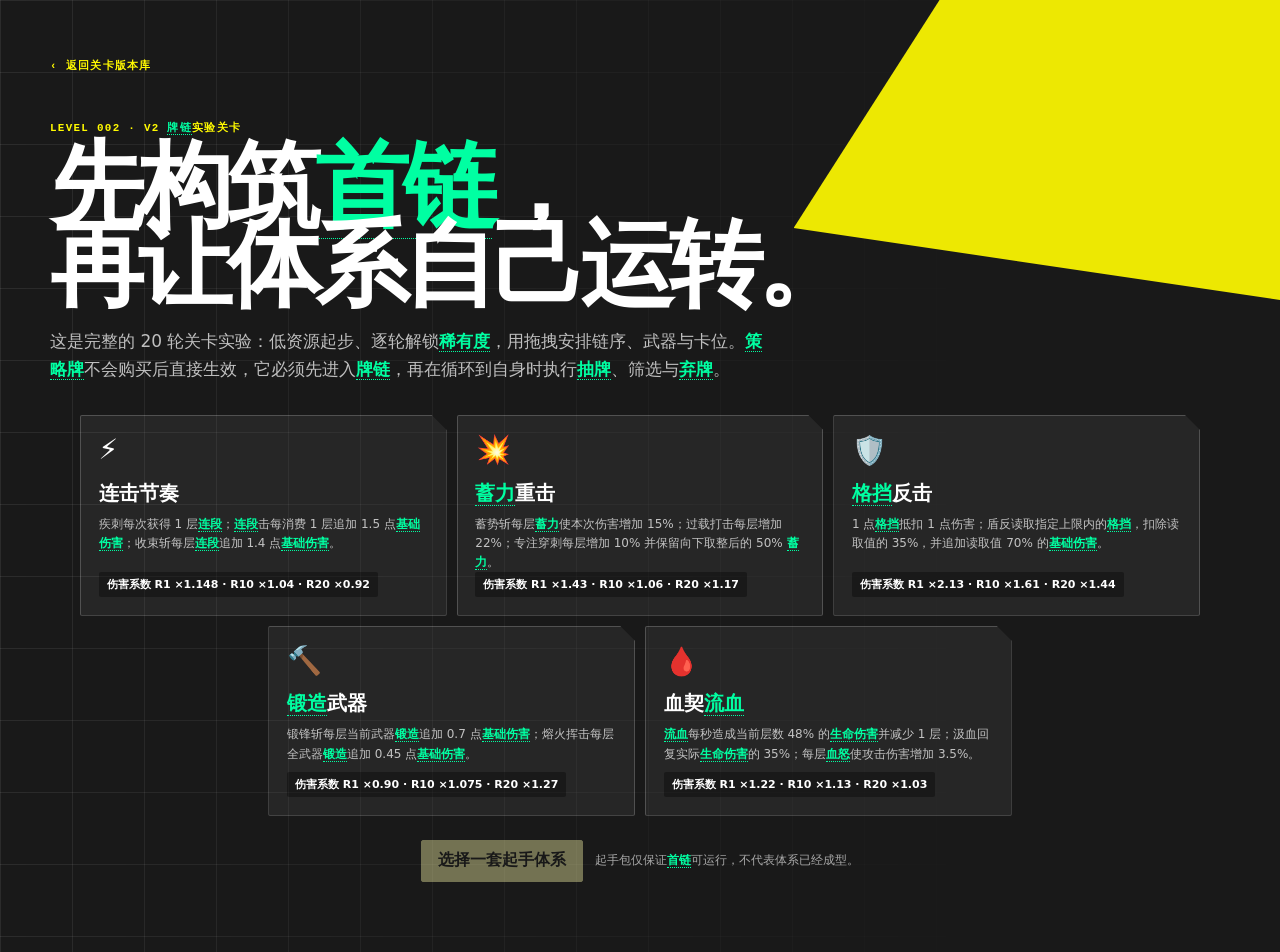
==== commit 34dc66e0: "Redesign site with Endfield UI" ====
--- a/LevelSystem/Level_002/index.html
+++ b/LevelSystem/Level_002/index.html
@@ -1,5 +1,5 @@
 <!doctype html>
-<html lang="zh-CN">
+<html lang="zh-CN" data-ark-theme="endfield" data-ark-depth="complex" data-ef-page="level">
 <head>
   <meta charset="utf-8">
   <meta name="viewport" content="width=device-width, initial-scale=1">
@@ -34,6 +34,7 @@
     @media(max-width:1180px){.shop-layout{grid-template-columns:1fr}.system-grid{grid-template-columns:repeat(3,1fr)}.battle-grid{grid-template-columns:170px minmax(460px,1fr) 170px}}
     @media(max-width:760px){.topbar{align-items:flex-start}.brand span{display:none}.stats{gap:4px}.stat{padding:0 7px}.system-grid{grid-template-columns:1fr}.system-card{min-height:0}.offers{grid-template-columns:repeat(2,minmax(0,1fr))}.strategy-offers,.weapon-offers{grid-template-columns:1fr}.shop-layout{display:block}.builder{margin-top:12px}.battle-grid{display:flex;flex-direction:column}.battle-center{order:1}.combatant{order:2}.battle-chain-wrap{grid-template-columns:1fr}.result-stats,.data-summary,.economy-strip{grid-template-columns:repeat(2,1fr)}.phase-head{display:block}.phase-actions{margin-top:10px;justify-content:flex-start}}
   </style>
+  <link rel="stylesheet" href="../../endfield-ui.css">
 </head>
 <body>
   <section id="startScreen" class="screen start active">
@@ -103,7 +104,7 @@
     <div class="battle-shell"><div class="battle-grid">
       <aside id="playerPanel" class="combatant"></aside>
       <main class="battle-center">
-        <div class="battle-center-head"><h2 id="battleState">牌链正在循环</h2><div class="speed-row"><button data-speed=".5">0.5x</button><button class="active" data-speed="1">1x</button><button data-speed="2">2x</button><button data-speed="4">4x</button></div></div>
+        <div class="battle-center-head"><h2 id="battleState">牌链正在循环</h2><div class="speed-row"><button data-speed=".5" aria-pressed="false">0.5x</button><button class="active" data-speed="1" aria-pressed="true">1x</button><button data-speed="2" aria-pressed="false">2x</button><button data-speed="4" aria-pressed="false">4x</button></div></div>
         <div class="battle-chain-wrap"><div class="battle-side"><h3>玩家牌链</h3><div id="playerChains"></div></div><div class="battle-side"><h3>对手牌链</h3><div id="enemyChains"></div></div></div>
         <div id="battleLog" class="battle-log"></div>
       </main>
@@ -498,7 +499,7 @@
     const playerBuild=replayData?.playerBuild||buildSnapshot();const playerDps=simulateDps(playerBuild,state.round,0xC0DE+state.round,42);let opponent=replayData?.opponent;
     if(!opponent){const nearest=[...DATASETS[state.round-1]].sort((a,b)=>Math.abs(a.dps-playerDps)-Math.abs(b.dps-playerDps)).slice(0,3);opponent=randomItem(nearest)}const seed=replayData?.seed||Math.floor(Math.random()*0xffffffff);const replay=Boolean(replayData);
     const battle={round:state.round,player:createActor(playerBuild,"玩家",state.round,seededRandom(seed)),enemy:createActor(opponent.build,`R${state.round}·${ARCH[opponent.arch].name}`,state.round,seededRandom(seed^0x9E3779B9)),playerBuild,opponent,seed,replay,elapsed:0,accumulator:0,logs:[],verbose:true,ended:false,lastFrame:performance.now(),lastRender:0,interest:interestFor(state.gold)};
-    state.battle=battle;state.speed=1;document.querySelectorAll("[data-speed]").forEach(button=>button.classList.toggle("active",Number(button.dataset.speed)===1));document.querySelector("#resultOverlay").classList.remove("open");logBattle(battle,`匹配到 ${ARCH[opponent.arch].name} Build：生成 DPS ${opponent.dps}，购买记录 ${opponent.purchaseHistory.filter(e=>e.type==="buy").length} 条，合法性已通过。`);renderBattle();showScreen("battleScreen");requestAnimationFrame(battleFrame)
+    state.battle=battle;state.speed=1;document.querySelectorAll("[data-speed]").forEach(button=>{const active=Number(button.dataset.speed)===1;button.classList.toggle("active",active);button.setAttribute("aria-pressed",String(active))});document.querySelector("#resultOverlay").classList.remove("open");logBattle(battle,`匹配到 ${ARCH[opponent.arch].name} Build：生成 DPS ${opponent.dps}，购买记录 ${opponent.purchaseHistory.filter(e=>e.type==="buy").length} 条，合法性已通过。`);renderBattle();showScreen("battleScreen");requestAnimationFrame(battleFrame)
   }
   function stepBattle(dt){const battle=state.battle;if(!battle||battle.ended)return;battle.elapsed=round1(battle.elapsed+dt);updateActor(battle.player,battle.enemy,dt,battle);if(battle.enemy.hp>0)updateActor(battle.enemy,battle.player,dt,battle);if(battle.player.hp<=0||battle.enemy.hp<=0||battle.elapsed>=90){let won=battle.enemy.hp<=0&&battle.player.hp>0;if(battle.elapsed>=90&&battle.player.hp>0&&battle.enemy.hp>0){const playerScore=battle.player.hp/battle.player.maxHp+battle.player.block*.001+battle.player.damageDone*.0003;const enemyScore=battle.enemy.hp/battle.enemy.maxHp+battle.enemy.block*.001+battle.enemy.damageDone*.0003;won=playerScore>=enemyScore}resolveBattle(won)}}
   function battleFrame(now){const battle=state.battle;if(!battle||battle.ended)return;const realDt=Math.min(.08,(now-battle.lastFrame)/1000);battle.lastFrame=now;battle.accumulator+=realDt*state.speed;let steps=0;while(battle.accumulator>=.05&&!battle.ended&&steps<80){stepBattle(.05);battle.accumulator-=.05;steps++}if(now-battle.lastRender>90){renderBattle();battle.lastRender=now}if(!battle.ended)requestAnimationFrame(battleFrame)}
@@ -511,14 +512,14 @@
   function continueRun(){const ended=document.querySelector("#continueBtn").dataset.ended==="1";document.querySelector("#resultOverlay").classList.remove("open");if(ended){showScreen("startScreen");return}state.round+=1;state.gold+=roundIncome(state.round);state.offers=generateOffers();state.battle=null;renderShop();showScreen("shopScreen")}
   function buildAudit(database){const phases=[[0,6],[6,13],[13,20]].map(([start,end])=>{const sums=Object.fromEntries(ARCHETYPES.map(a=>[a.id,[]]));database.slice(start,end).flat().forEach(row=>sums[row.arch].push(row.dps));const averages=Object.fromEntries(Object.entries(sums).map(([id,values])=>[id,round1(values.reduce((a,b)=>a+b,0)/values.length)]));const ranking=Object.entries(averages).sort((a,b)=>b[1]-a[1]),gap=(ranking[0][1]-ranking[1][1])/Math.max(.1,ranking[1][1]);const winner=gap>=.05?ranking[0][0]:"balanced";return {start:start+1,end,winner,gapPercent:round1(gap*100),averages}});const dominant=ARCHETYPES.some(arch=>phases.every(phase=>phase.winner===arch.id));return {counts:{actions:ACTIONS.length,strategies:STRATEGIES.length,weapons:WEAPONS.length,rounds:database.length,records:database.flat().length},allLegal:database.flat().every(row=>row.legal),phaseLeaders:phases,noFullGameDominance:!dominant}}
 
-  document.querySelector("#systemGrid").innerHTML=ARCHETYPES.map(arch=>`<button class="system-card" data-select-arch="${arch.id}"><span class="system-icon">${arch.icon}</span><h2>${arch.name}</h2><p>${arch.description}</p><span class="curve">${arch.curve}</span></button>`).join("");
+  document.querySelector("#systemGrid").innerHTML=ARCHETYPES.map(arch=>`<button class="system-card" data-select-arch="${arch.id}" aria-pressed="false"><span class="system-icon">${arch.icon}</span><h2>${arch.name}</h2><p>${arch.description}</p><span class="curve">${arch.curve}</span></button>`).join("");
   applyKeywordMarkup(document.querySelector("#startScreen"));
-  document.querySelector("#systemGrid").addEventListener("click",event=>{const button=event.target.closest("[data-select-arch]");if(!button)return;state.selectedArch=button.dataset.selectArch;document.querySelectorAll("[data-select-arch]").forEach(el=>el.classList.toggle("selected",el===button));document.querySelector("#startBtn").disabled=false;document.querySelector("#startBtn").textContent=`以「${ARCH[state.selectedArch].name}」开始`});
+  document.querySelector("#systemGrid").addEventListener("click",event=>{const button=event.target.closest("[data-select-arch]");if(!button)return;state.selectedArch=button.dataset.selectArch;document.querySelectorAll("[data-select-arch]").forEach(el=>{const selected=el===button;el.classList.toggle("selected",selected);el.setAttribute("aria-pressed",String(selected))});document.querySelector("#startBtn").disabled=false;document.querySelector("#startBtn").textContent=`以「${ARCH[state.selectedArch].name}」开始`});
   document.querySelector("#startBtn").addEventListener("click",()=>state.selectedArch&&resetRun(state.selectedArch));
   document.addEventListener("click",event=>{const buy=event.target.closest("[data-buy-offer]");if(buy)buyOffer(buy.dataset.buyOffer)});
   document.querySelector("#refreshBtn").addEventListener("click",refreshShop);document.querySelector("#autoArrangeBtn").addEventListener("click",autoArrange);document.querySelector("#battleBtn").addEventListener("click",()=>startBattle());
-  document.querySelector("#dataToggleBtn").addEventListener("click",()=>{document.querySelector("#dataLab").classList.toggle("hidden");document.querySelector("#dataToggleBtn").textContent=document.querySelector("#dataLab").classList.contains("hidden")?"查看本轮 10 组数据":"收起对战数据"});
-  document.querySelectorAll("[data-speed]").forEach(button=>button.addEventListener("click",()=>{state.speed=Number(button.dataset.speed);document.querySelectorAll("[data-speed]").forEach(el=>el.classList.toggle("active",el===button))}));
+  document.querySelector("#dataToggleBtn").setAttribute("aria-expanded","false");document.querySelector("#dataToggleBtn").addEventListener("click",()=>{document.querySelector("#dataLab").classList.toggle("hidden");const open=!document.querySelector("#dataLab").classList.contains("hidden");document.querySelector("#dataToggleBtn").classList.toggle("active",open);document.querySelector("#dataToggleBtn").setAttribute("aria-expanded",String(open));document.querySelector("#dataToggleBtn").textContent=open?"收起对战数据":"查看本轮 10 组数据"});
+  document.querySelectorAll("[data-speed]").forEach(button=>button.addEventListener("click",()=>{state.speed=Number(button.dataset.speed);document.querySelectorAll("[data-speed]").forEach(el=>{const active=el===button;el.classList.toggle("active",active);el.setAttribute("aria-pressed",String(active))})}));
   document.querySelector("#replayBtn").addEventListener("click",()=>state.lastReplay&&startBattle(state.lastReplay));document.querySelector("#continueBtn").addEventListener("click",continueRun);
   document.addEventListener("mouseover",event=>{const term=event.target.closest(".keyword-term");if(term)showKeywordTooltip(term.dataset.keyword,event.clientX,event.clientY)});
   document.addEventListener("mousemove",event=>{if(document.querySelector("#keywordTooltip").classList.contains("open"))positionKeywordTooltip(event.clientX,event.clientY)});
--- a/endfield-ui.css
+++ b/endfield-ui.css
@@ -0,0 +1,1032 @@
+:root {
+  --ef-ink: #191919;
+  --ef-ink-2: #242424;
+  --ef-paper: #f2f2f0;
+  --ef-paper-2: #e8e8e4;
+  --ef-white: #ffffff;
+  --ef-signal: #fffa00;
+  --ef-state: #00ffa2;
+  --ef-muted: #767676;
+  --ef-rule: rgba(25, 25, 25, .2);
+  --ef-rule-dark: rgba(255, 255, 255, .2);
+  --ef-display: "Arial Narrow", "Roboto Condensed", "DIN Condensed", "PingFang SC", sans-serif;
+  --ef-ui: "Space Grotesk", "IBM Plex Sans", "PingFang SC", "Microsoft YaHei", system-ui, sans-serif;
+  --ef-mono: "IBM Plex Mono", "SFMono-Regular", Consolas, monospace;
+  --ef-direct: 240ms;
+  --ef-reveal: 650ms;
+  --ef-ease: cubic-bezier(.22, .8, .2, 1);
+  --ef-grid: rgba(25, 25, 25, .08);
+  color-scheme: light;
+}
+
+*, *::before, *::after { box-sizing: border-box; }
+
+html[data-ark-theme="endfield"] {
+  min-width: 320px;
+  background: var(--ef-paper);
+  font-family: var(--ef-ui);
+  text-rendering: optimizeLegibility;
+  -webkit-font-smoothing: antialiased;
+}
+
+html[data-ark-theme="endfield"] body {
+  color: var(--ef-ink);
+  font-family: var(--ef-ui);
+}
+
+html[data-ark-theme="endfield"] button,
+html[data-ark-theme="endfield"] a { font: inherit; }
+
+html[data-ark-theme="endfield"] :is(button, a, [tabindex]):focus-visible {
+  outline: 2px solid var(--ef-signal) !important;
+  outline-offset: 3px;
+}
+
+html[data-ark-theme="endfield"] ::selection {
+  background: var(--ef-signal);
+  color: var(--ef-ink);
+}
+
+html[data-ark-theme="endfield"] ::-webkit-scrollbar { width: 9px; height: 9px; }
+html[data-ark-theme="endfield"] ::-webkit-scrollbar-track { background: var(--ef-paper-2); }
+html[data-ark-theme="endfield"] ::-webkit-scrollbar-thumb { background: #777; border: 2px solid var(--ef-paper-2); }
+
+.ef-skip {
+  position: fixed;
+  inset: .75rem auto auto .75rem;
+  z-index: 1000;
+  padding: .7rem 1rem;
+  background: var(--ef-signal);
+  color: var(--ef-ink);
+  transform: translateY(-160%);
+  transition: transform var(--ef-direct);
+}
+.ef-skip:focus { transform: none; }
+
+/* Library shell: local depth 2 inside the complex system. */
+body.ef-library {
+  --bg: var(--ef-paper);
+  --panel: var(--ef-white);
+  --text: var(--ef-ink);
+  --ink: var(--ef-ink);
+  --muted: var(--ef-muted);
+  --line: var(--ef-rule);
+  --accent: var(--ef-ink);
+  --accent-strong: var(--ef-ink);
+  --accent-soft: #e4e4df;
+  --battle: var(--ef-ink);
+  --battle-soft: #e6e6e2;
+  --level: var(--ef-ink);
+  --level-soft: #e6e6e2;
+  --shadow: none;
+  min-height: 100svh;
+  display: grid;
+  grid-template-columns: 72px minmax(0, 1fr);
+  margin: 0;
+  background: var(--ef-paper);
+  overflow-x: hidden;
+}
+
+.ef-rail {
+  position: sticky;
+  inset-block-start: 0;
+  z-index: 40;
+  block-size: 100svh;
+  display: flex;
+  flex-direction: column;
+  border-inline-end: 1px solid var(--ef-rule);
+  background: #e6e6e2;
+}
+
+.ef-rail-mark {
+  min-height: 72px;
+  display: grid;
+  place-items: center;
+  border-block-end: 1px solid var(--ef-rule);
+  background: var(--ef-ink);
+  color: var(--ef-signal);
+  text-decoration: none;
+  font-family: var(--ef-display);
+  font-size: 1.2rem;
+  font-weight: 900;
+  letter-spacing: -.08em;
+}
+
+.ef-rail-nav {
+  display: flex;
+  flex-direction: column;
+}
+
+.ef-rail-link {
+  position: relative;
+  min-height: 124px;
+  display: flex;
+  align-items: center;
+  justify-content: space-between;
+  gap: .6rem;
+  padding: .7rem .45rem;
+  border-block-end: 1px solid var(--ef-rule);
+  color: #5c5c5c;
+  text-decoration: none;
+  writing-mode: vertical-rl;
+  font-family: var(--ef-mono);
+  font-size: .62rem;
+  letter-spacing: .1em;
+}
+
+.ef-rail-link::before {
+  content: "";
+  position: absolute;
+  inset: 0 auto 0 0;
+  width: 4px;
+  background: var(--ef-signal);
+  transform: scaleY(0);
+  transform-origin: bottom;
+  transition: transform var(--ef-direct) var(--ef-ease);
+}
+.ef-rail-link:hover,
+.ef-rail-link[aria-current="page"] { background: var(--ef-ink); color: #fff; }
+.ef-rail-link:hover::before,
+.ef-rail-link[aria-current="page"]::before { transform: scaleY(1); }
+.ef-rail-link b { color: var(--ef-signal); writing-mode: horizontal-tb; font-weight: 700; }
+
+.ef-rail-meta {
+  margin-top: auto;
+  padding: 1rem .5rem;
+  color: #777;
+  font-family: var(--ef-mono);
+  font-size: .55rem;
+  line-height: 1.7;
+  letter-spacing: .06em;
+}
+
+body.ef-library .page {
+  position: relative;
+  width: 100%;
+  max-width: none;
+  margin: 0;
+  padding: 0;
+  background:
+    linear-gradient(var(--ef-grid) 1px, transparent 1px),
+    linear-gradient(90deg, var(--ef-grid) 1px, transparent 1px),
+    var(--ef-paper);
+  background-size: 72px 72px;
+}
+
+body.ef-library .page::before {
+  content: "";
+  position: absolute;
+  z-index: 0;
+  inset: 0 0 auto auto;
+  width: min(38vw, 540px);
+  height: 330px;
+  background: var(--ef-signal);
+  clip-path: polygon(35% 0, 100% 0, 100% 100%, 0 100%);
+  opacity: .8;
+  pointer-events: none;
+}
+
+body.ef-library header {
+  position: relative;
+  z-index: 1;
+  min-height: 360px;
+  display: grid;
+  grid-template-columns: minmax(0, 1fr) minmax(180px, 280px);
+  align-items: end;
+  gap: clamp(2rem, 7vw, 7rem);
+  padding: clamp(4rem, 8vw, 7.5rem) clamp(1.5rem, 6vw, 6.5rem) 3.25rem;
+  border: 0;
+  border-block-end: 1px solid var(--ef-rule);
+  background: transparent;
+}
+
+body.ef-library header > div:first-child { max-width: 820px; }
+body.ef-library header > div:first-child::before {
+  content: "SYSTEM DIRECTORY / 系统目录";
+  display: block;
+  margin-block-end: 1rem;
+  font-family: var(--ef-mono);
+  font-size: .7rem;
+  letter-spacing: .14em;
+}
+
+body.ef-library h1 {
+  margin: 0 0 1rem;
+  font-family: var(--ef-display);
+  font-size: clamp(3.2rem, 7vw, 7.8rem);
+  font-weight: 900;
+  line-height: .84;
+  letter-spacing: -.065em;
+  text-transform: uppercase;
+}
+
+body.ef-library .subtitle {
+  max-width: 720px;
+  margin: 0;
+  color: #575757;
+  font-size: 1rem;
+  line-height: 1.7;
+}
+
+body.ef-library :is(.build-mark, .count) {
+  position: relative;
+  align-self: end;
+  width: 100%;
+  min-height: 128px;
+  display: flex;
+  flex-direction: column;
+  justify-content: space-between;
+  padding: 1rem;
+  border: 1px solid var(--ef-ink);
+  border-radius: 0;
+  background: var(--ef-ink);
+  color: #fff;
+  box-shadow: 12px 12px 0 var(--ef-signal);
+  font-family: var(--ef-mono);
+  font-size: .68rem;
+  letter-spacing: .08em;
+}
+
+body.ef-library :is(.build-mark, .count)::before {
+  content: "READY";
+  color: var(--ef-state);
+  font-size: .6rem;
+}
+
+body.ef-library :is(.build-mark, .count) strong {
+  display: block;
+  margin: 0;
+  color: #fff;
+  font-family: var(--ef-display);
+  font-size: 3.75rem;
+  line-height: .75;
+}
+
+body.ef-library main {
+  position: relative;
+  z-index: 2;
+  display: grid;
+  grid-template-columns: repeat(2, minmax(0, 1fr));
+  gap: 1px;
+  padding: 1px 0 0;
+  background: var(--ef-rule);
+}
+
+body.ef-library :is(.system-card, .version-card, .empty-card) {
+  position: relative;
+  min-height: 390px;
+  display: flex;
+  flex-direction: column;
+  justify-content: space-between;
+  gap: 2rem;
+  padding: clamp(1.75rem, 4vw, 4rem);
+  border: 0;
+  border-radius: 0;
+  background: var(--ef-white);
+  color: var(--ef-ink);
+  box-shadow: none;
+  text-decoration: none;
+  overflow: hidden;
+  transition: color var(--ef-direct), background var(--ef-direct), transform var(--ef-direct);
+}
+
+body.ef-library :is(.system-card, .version-card)::before {
+  content: "";
+  position: absolute;
+  inset: 0 auto auto 0;
+  width: 78px;
+  height: 7px;
+  background: var(--ef-signal);
+  transform: scaleX(.34);
+  transform-origin: left;
+  transition: transform var(--ef-direct) var(--ef-ease);
+}
+
+body.ef-library :is(.system-card, .version-card)::after {
+  content: "↗";
+  position: absolute;
+  inset: 1.2rem 1.2rem auto auto;
+  font-family: var(--ef-mono);
+  font-size: 1rem;
+}
+
+body.ef-library :is(.system-card, .version-card):focus-visible {
+  z-index: 3;
+  transform: none;
+  border-color: transparent;
+  background: var(--ef-ink);
+  color: #fff;
+  box-shadow: none;
+  outline-offset: -4px !important;
+}
+
+body.ef-library :is(.system-card, .version-card):focus-visible::before { transform: scaleX(1); }
+
+@media (hover: hover) and (pointer: fine) {
+  body.ef-library :is(.system-card, .version-card):hover {
+    z-index: 3;
+    transform: none;
+    border-color: transparent;
+    background: var(--ef-ink);
+    color: #fff;
+    box-shadow: none;
+  }
+  body.ef-library :is(.system-card, .version-card):hover::before { transform: scaleX(1); }
+}
+
+body.ef-library .version-card[data-current="true"] {
+  background: #f8f8f5;
+  color: var(--ef-ink);
+  box-shadow: inset 5px 0 var(--ef-signal);
+}
+body.ef-library .version-card[data-current="true"]::before { transform: scaleX(1); }
+body.ef-library .version-card[data-current="true"]::after {
+  content: "CURRENT / 当前版本";
+  inset: 1rem 1rem auto auto;
+  padding: .35rem .5rem;
+  background: var(--ef-signal);
+  color: var(--ef-ink);
+  font-size: .58rem;
+  font-weight: 800;
+  letter-spacing: .06em;
+}
+@media (hover: hover) and (pointer: fine) {
+  body.ef-library .version-card[data-current="true"]:hover {
+    background: var(--ef-ink);
+    color: #fff;
+    box-shadow: inset 5px 0 var(--ef-signal);
+  }
+}
+
+body.ef-library .icon {
+  width: 64px;
+  height: 64px;
+  display: grid;
+  place-items: center;
+  margin: 0 0 2rem;
+  border: 1px solid currentColor;
+  border-radius: 0;
+  background: transparent !important;
+  font-size: 1.7rem;
+  clip-path: polygon(0 0, calc(100% - 13px) 0, 100% 13px, 100% 100%, 0 100%);
+}
+
+body.ef-library .eyebrow {
+  margin: 0 0 .8rem;
+  color: inherit;
+  opacity: .62;
+  font-family: var(--ef-mono);
+  font-size: .68rem;
+  font-weight: 600;
+  letter-spacing: .1em;
+  text-transform: uppercase;
+}
+
+body.ef-library h2 {
+  max-width: 720px;
+  margin: 0 0 1rem;
+  font-family: var(--ef-display);
+  font-size: clamp(2rem, 4vw, 4.6rem);
+  font-weight: 900;
+  line-height: .92;
+  letter-spacing: -.045em;
+}
+
+body.ef-library .description {
+  max-width: 650px;
+  margin: 0;
+  color: inherit;
+  opacity: .7;
+  font-size: .92rem;
+  line-height: 1.65;
+}
+
+body.ef-library :is(.meta-row, .tags) { display: flex; flex-wrap: wrap; gap: .45rem; margin-top: 1.5rem; }
+body.ef-library :is(.pill, .tag) {
+  padding: .35rem .55rem;
+  border: 1px solid currentColor;
+  border-radius: 0;
+  background: transparent;
+  color: inherit;
+  opacity: .68;
+  font-family: var(--ef-mono);
+  font-size: .62rem;
+  font-weight: 500;
+  letter-spacing: .04em;
+}
+
+body.ef-library .open-row {
+  display: flex;
+  align-items: center;
+  justify-content: space-between;
+  color: inherit;
+  font-weight: 700;
+}
+
+body.ef-library .arrow {
+  width: 42px;
+  height: 42px;
+  display: grid;
+  place-items: center;
+  border-radius: 0;
+  background: var(--ef-signal) !important;
+  color: var(--ef-ink);
+  clip-path: polygon(0 0, calc(100% - 10px) 0, 100% 10px, 100% 100%, 0 100%);
+}
+
+body.ef-library .empty-card {
+  min-height: 240px;
+  justify-content: end;
+  background: #dadad5;
+  color: #686868;
+}
+body.ef-library .back { display: inline-block; margin-block-end: 1rem; color: var(--ef-ink); font-family: var(--ef-mono); font-size: .7rem; text-decoration: none; }
+
+/* Game surfaces: full component coverage with content-preserving overrides. */
+html[data-ef-page="fight"] {
+  --bg: var(--ef-paper);
+  --panel: var(--ef-white);
+  --ink: var(--ef-ink);
+  --muted: var(--ef-muted);
+  --line: var(--ef-rule);
+  --accent: var(--ef-signal);
+  --accent-2: var(--ef-state);
+  --danger: var(--ef-signal);
+  --blue: var(--ef-signal);
+  --green: var(--ef-state);
+  --yellow: var(--ef-signal);
+  --orange: var(--ef-signal);
+  --dark: var(--ef-ink);
+  --card: var(--ef-white);
+  --slot: #e9e9e5;
+  --slot-line: #8e8e88;
+  --enemy: var(--ef-ink-2);
+  --player: #4b4b48;
+  --shadow: none;
+}
+
+html[data-ef-page="fight"] :is(html, body) {
+  background: var(--ef-paper);
+  color: var(--ef-ink);
+  font-family: var(--ef-ui);
+}
+
+html[data-ef-page="fight"] .app {
+  background:
+    linear-gradient(var(--ef-grid) 1px, transparent 1px),
+    linear-gradient(90deg, var(--ef-grid) 1px, transparent 1px),
+    var(--ef-paper);
+  background-size: 64px 64px;
+}
+
+html[data-ef-page="fight"] .topbar {
+  position: sticky;
+  top: 0;
+  z-index: 30;
+  min-height: 64px;
+  height: auto;
+  padding: .55rem 1rem;
+  border: 0;
+  border-block-end: 1px solid var(--ef-rule-dark);
+  background: rgba(25, 25, 25, .96);
+  color: #fff;
+  backdrop-filter: blur(10px);
+}
+
+html[data-ef-page="fight"] .topbar::after {
+  content: "";
+  position: absolute;
+  inset: auto 0 0 0;
+  height: 3px;
+  background: linear-gradient(90deg, var(--ef-signal) 0 16%, transparent 16%);
+  pointer-events: none;
+}
+
+html[data-ef-page="fight"] .title { gap: .75rem; }
+html[data-ef-page="fight"] .title h1,
+html[data-ef-page="fight"] .topbar h1 {
+  font-family: var(--ef-display);
+  font-size: 1.45rem;
+  font-weight: 900;
+  letter-spacing: -.035em;
+}
+html[data-ef-page="fight"] :is(.title span, .subtitle, .import-note) { color: rgba(255,255,255,.6); font-weight: 500; }
+
+.ef-back {
+  flex: 0 0 auto;
+  min-width: 40px;
+  min-height: 40px;
+  display: grid;
+  place-items: center;
+  border: 1px solid var(--ef-rule-dark);
+  background: transparent;
+  color: #fff;
+  text-decoration: none;
+  font-family: var(--ef-mono);
+}
+.ef-back:hover { background: var(--ef-signal); color: var(--ef-ink); }
+
+html[data-ef-page="fight"] .controls { gap: 5px; }
+html[data-ef-page="fight"] :is(.controls button, .decision button, .strategy-buttons button) {
+  position: relative;
+  min-height: 40px;
+  padding: 0 .8rem;
+  border-radius: 2px;
+  display: inline-flex;
+  align-items: center;
+  justify-content: center;
+  border: 1px solid var(--ef-rule);
+  background: var(--ef-white);
+  color: var(--ef-ink);
+  font-weight: 700;
+  box-shadow: none;
+  transition: background var(--ef-direct), color var(--ef-direct), transform var(--ef-direct);
+}
+html[data-ef-page="fight"] .controls button {
+  border-color: rgba(255,255,255,.28);
+  background: transparent;
+  color: #fff;
+}
+html[data-ef-page="fight"] :is(.controls button, .decision button, .strategy-buttons button):hover { border-color: var(--ef-signal); transform: none; }
+html[data-ef-page="fight"] :is(.controls button, .decision button, .strategy-buttons button):active { transform: translateX(3px); }
+html[data-ef-page="fight"] :is(.controls button.primary, .controls button.danger) {
+  border-color: var(--ef-signal);
+  background: transparent;
+  color: #fff;
+  box-shadow: inset 0 -3px var(--ef-signal);
+}
+html[data-ef-page="fight"] .decision button.primary {
+  border-color: var(--ef-signal);
+  background: var(--ef-signal);
+  color: var(--ef-ink);
+}
+html[data-ef-page="fight"] :is(.controls button.active, .speed.active, #pauseBtn.active) {
+  border-color: var(--ef-signal);
+  background: var(--ef-signal);
+  color: var(--ef-ink);
+  box-shadow: inset 4px 0 var(--ef-ink), inset 0 0 0 1px var(--ef-ink);
+}
+html[data-ef-page="fight"] .controls #pauseBtn.active {
+  border-color: var(--ef-signal);
+  background: var(--ef-white);
+  color: var(--ef-ink);
+  box-shadow: inset 4px 0 var(--ef-signal);
+}
+html[data-ef-page="fight"] .strategy-buttons button.active {
+  border-color: var(--ef-ink);
+  background: var(--ef-ink);
+  color: #fff;
+  box-shadow: inset 4px 0 var(--ef-signal);
+}
+html[data-ef-page="fight"] :is(.controls button.active, .strategy-buttons button.active)::before {
+  content: "";
+  width: .42rem;
+  height: .42rem;
+  flex: 0 0 auto;
+  margin-inline-end: .45rem;
+  background: currentColor;
+  transform: rotate(45deg);
+}
+html[data-ef-page="fight"] .strategy-buttons button.active::before { background: var(--ef-signal); }
+html[data-ef-page="fight"] .controls #pauseBtn.active::before { background: var(--ef-signal); }
+html[data-ef-page="fight"] :is(.controls button, .decision button, .strategy-buttons button):disabled {
+  border-color: var(--ef-rule);
+  background: transparent;
+  color: var(--ef-muted);
+  box-shadow: none;
+  opacity: .48;
+}
+
+html[data-ef-page="fight"] .battle { background: transparent; }
+html[data-ef-page="fight"] .divider {
+  position: relative;
+  background: var(--ef-ink);
+}
+html[data-ef-page="fight"] .divider::after {
+  content: "FIELD DIVIDE";
+  position: absolute;
+  z-index: 3;
+  inset: 50% auto auto 50%;
+  padding: .16rem .7rem;
+  background: var(--ef-signal);
+  color: var(--ef-ink);
+  font-family: var(--ef-mono);
+  font-size: .55rem;
+  letter-spacing: .12em;
+  transform: translate(-50%, -50%);
+  white-space: nowrap;
+}
+
+html[data-ef-page="fight"] .field {
+  position: relative;
+  background: rgba(242,242,240,.94);
+  animation: ef-field-in var(--ef-reveal) var(--ef-ease) both;
+}
+html[data-ef-page="fight"] .field.enemy { background: rgba(226,226,222,.96); }
+html[data-ef-page="fight"] .field::before {
+  content: attr(aria-label);
+  position: absolute;
+  inset: 6px auto auto 8px;
+  color: #777;
+  font-family: var(--ef-mono);
+  font-size: .5rem;
+  letter-spacing: .12em;
+  pointer-events: none;
+}
+
+@keyframes ef-field-in {
+  from { clip-path: inset(0 100% 0 0); transform: translateX(-10px); }
+  to { clip-path: inset(0); transform: none; }
+}
+
+html[data-ef-page="fight"] :is(.panel, .weapon-effect, .unit-panel, .draw-panel, .chain-panel, .pending-panel, .left-zone, .right-zone) {
+  border-color: var(--ef-rule);
+  border-radius: 2px;
+  box-shadow: none;
+}
+
+html[data-ef-page="fight"] :is(.panel, .weapon-effect, .draw-panel, .chain-panel, .pending-panel) {
+  background: rgba(255,255,255,.88);
+}
+
+html[data-ef-page="fight"] :is(.panel-title, .section-label, .slot-label, .pile-label, .current-label, .weapon-effect-title) {
+  color: var(--ef-ink);
+  font-family: var(--ef-display);
+  font-weight: 900;
+  letter-spacing: -.02em;
+}
+
+html[data-ef-page="fight"] :is(.portrait, .enemy .portrait, .field.player .portrait) {
+  position: relative;
+  border: 0;
+  border-radius: 2px;
+  background: var(--ef-ink) !important;
+  color: #fff;
+  box-shadow: none;
+  clip-path: polygon(0 0, calc(100% - 20px) 0, 100% 20px, 100% 100%, 0 100%);
+}
+html[data-ef-page="fight"] .enemy .portrait::after {
+  content: "ENEMY";
+  position: absolute;
+  inset: auto .5rem .4rem auto;
+  color: var(--ef-signal);
+  font-family: var(--ef-mono);
+  font-size: .48rem;
+  letter-spacing: .1em;
+}
+
+html[data-ef-page="fight"] :is(.slot, .chain, .chain-card, .chain-step, .strategy-card, .rule-card, .drawn-area, .current-card-box, .pile) {
+  border-color: var(--ef-rule);
+  border-radius: 2px;
+  background-color: var(--ef-white);
+  box-shadow: none;
+}
+
+html[data-ef-page="fight"] :is(.hpbar, .hp-bar, .timer, .progress, .chain-progress) {
+  border-radius: 0;
+  background: #cececa;
+  border-color: var(--ef-rule);
+}
+html[data-ef-page="fight"] :is(.hpfill, .hp-fill, .timer-fill, .progress > i, .progress i, .chain-progress > i) {
+  background: var(--ef-signal) !important;
+  background-image: none !important;
+}
+
+html[data-ef-page="fight"] :is(.pill, .status-chip, .chip) {
+  border-radius: 2px;
+  border-color: var(--ef-rule);
+  background: #e5e5e1;
+  color: var(--ef-ink);
+}
+
+html[data-ef-page="fight"] :is(.winner, .winner-box, .viewer-panel, .card-viewer-panel, .tooltip, .game-tooltip, .card-preview) {
+  border-radius: 2px;
+  box-shadow: 12px 12px 0 rgba(25,25,25,.18);
+}
+
+/* Level/campaign surfaces. */
+html[data-ef-page="level"] {
+  --bg: var(--ef-paper);
+  --paper: var(--ef-white);
+  --paper-2: #e9e9e5;
+  --paper2: #e9e9e5;
+  --ink: var(--ef-ink);
+  --muted: var(--ef-muted);
+  --line: var(--ef-rule);
+  --green: var(--ef-signal);
+  --green-dark: var(--ef-ink);
+  --green2: var(--ef-ink);
+  --green-soft: #e6e6e1;
+  --greenSoft: #e6e6e1;
+  --red: #d34d4d;
+  --red-soft: #f0dede;
+  --redSoft: #f0dede;
+  --gold: #8b7f00;
+  --gold-soft: #f5f2c6;
+  --goldSoft: #f5f2c6;
+  --blue: #4b626c;
+  --blue-soft: #dce5e7;
+  --blueSoft: #dce5e7;
+  --purple: #6b5a75;
+  --purple-soft: #e8e1eb;
+  --purpleSoft: #e8e1eb;
+  --shadow: none;
+}
+
+html[data-ef-page="level"] :is(html, body) { background: var(--ef-paper); color: var(--ef-ink); font-family: var(--ef-ui); }
+html[data-ef-page="level"] .screen:not(.start),
+html[data-ef-page="level"] #characterScreen {
+  background:
+    linear-gradient(var(--ef-grid) 1px, transparent 1px),
+    linear-gradient(90deg, var(--ef-grid) 1px, transparent 1px),
+    var(--ef-paper);
+  background-size: 72px 72px;
+}
+
+html[data-ef-page="level"] :is(.hero-screen, .start) {
+  position: relative;
+  background:
+    linear-gradient(110deg, rgba(25,25,25,.98) 0 56%, rgba(25,25,25,.78) 72%, rgba(25,25,25,.98) 100%),
+    var(--ef-ink);
+  color: #fff;
+}
+
+html[data-ef-page="level"] :is(.hero-screen, .start)::before {
+  content: "";
+  position: absolute;
+  inset: 0;
+  background-image:
+    linear-gradient(rgba(255,255,255,.08) 1px, transparent 1px),
+    linear-gradient(90deg, rgba(255,255,255,.08) 1px, transparent 1px);
+  background-size: 72px 72px;
+  mask-image: linear-gradient(90deg, #000, transparent 80%);
+  pointer-events: none;
+}
+
+html[data-ef-page="level"] :is(.hero-screen, .start)::after {
+  content: "";
+  position: absolute;
+  inset: 0 0 auto auto;
+  width: min(38vw, 560px);
+  height: min(34vh, 300px);
+  background: var(--ef-signal);
+  clip-path: polygon(30% 0, 100% 0, 100% 100%, 0 76%);
+  opacity: .92;
+  pointer-events: none;
+}
+
+html[data-ef-page="level"] :is(.hero-inner, .start-inner) { z-index: 2; }
+html[data-ef-page="level"] .ef-back { width: 40px; justify-self: start; align-self: start; }
+html[data-ef-page="level"] :is(.hero-mark, .kicker, .backlink) {
+  color: var(--ef-signal);
+  font-family: var(--ef-mono);
+  font-size: .68rem;
+  font-weight: 600;
+  letter-spacing: .12em;
+}
+html[data-ef-page="level"] :is(.hero-title, .start h1) {
+  font-family: var(--ef-display);
+  font-weight: 900;
+  line-height: .84;
+  letter-spacing: -.06em;
+}
+html[data-ef-page="level"] :is(.hero-copy, .lead) { color: rgba(255,255,255,.72); line-height: 1.65; }
+html[data-ef-page="level"] :is(.start, .hero-screen, .builder > .panel-head, .side-panel) .keyword-term {
+  color: var(--ef-state);
+}
+
+html[data-ef-page="level"] :is(.primary, .secondary, .ghost, .danger) {
+  min-height: 42px;
+  padding: 0 1rem;
+  border-radius: 2px;
+  font-weight: 700;
+  box-shadow: none;
+  transition: transform var(--ef-direct), background var(--ef-direct), color var(--ef-direct);
+}
+html[data-ef-page="level"] :is(.primary, .danger) { border-color: var(--ef-signal); background: var(--ef-signal); color: var(--ef-ink); }
+html[data-ef-page="level"] .secondary { border-color: var(--ef-ink); background: var(--ef-white); color: var(--ef-ink); }
+html[data-ef-page="level"] .ghost { border-color: var(--ef-rule); background: transparent; color: inherit; }
+html[data-ef-page="level"] :is(.primary, .secondary, .ghost, .danger):hover { transform: translateX(3px); filter: none; }
+html[data-ef-page="level"] :is(.speed-control button.active, .speed-row button.active, .ghost.active) {
+  display: inline-flex;
+  align-items: center;
+  justify-content: center;
+  border-color: var(--ef-ink);
+  background: var(--ef-ink);
+  color: #fff;
+  box-shadow: inset 4px 0 var(--ef-signal), 0 0 0 1px var(--ef-signal);
+}
+html[data-ef-page="level"] :is(.speed-control button.active, .speed-row button.active, .ghost.active)::before {
+  content: "";
+  width: .42rem;
+  height: .42rem;
+  flex: 0 0 auto;
+  margin-inline-end: .4rem;
+  background: var(--ef-signal);
+  transform: rotate(45deg);
+}
+html[data-ef-page="level"] button:disabled {
+  box-shadow: none !important;
+  filter: grayscale(.7);
+  opacity: .42;
+}
+
+html[data-ef-page="level"] .topbar {
+  min-height: 64px;
+  border: 0;
+  border-block-end: 3px solid var(--ef-signal);
+  background: rgba(25,25,25,.96);
+  color: #fff;
+  backdrop-filter: blur(10px);
+}
+html[data-ef-page="level"] .brand strong { font-family: var(--ef-display); font-size: 1.4rem; letter-spacing: -.03em; }
+html[data-ef-page="level"] .brand span { color: rgba(255,255,255,.6); }
+html[data-ef-page="level"] .stat {
+  min-height: 36px;
+  border: 1px solid rgba(255,255,255,.24);
+  border-radius: 2px;
+  background: transparent !important;
+  color: rgba(255,255,255,.62) !important;
+}
+html[data-ef-page="level"] .stat b { color: #fff; }
+html[data-ef-page="level"] .stat.gold b { color: var(--ef-signal); }
+
+html[data-ef-page="level"] :is(.section-head h1, .phase-head h1) {
+  font-family: var(--ef-display);
+  font-weight: 900;
+  letter-spacing: -.045em;
+}
+
+html[data-ef-page="level"] :is(.character-card, .catalog-column, .offer, .side-panel, .side-section, .panel, .inventory-block, .chain-plan, .combatant, .battle-center, .weapon-chain, .modal, .result-card, .end-panel) {
+  border-color: var(--ef-rule);
+  border-radius: 2px;
+  box-shadow: none;
+}
+
+html[data-ef-page="level"] :is(.character-card.selected, .system-card.selected, .offer:focus-within, .chain-plan.drag-over) {
+  border-color: var(--ef-ink);
+  box-shadow: inset 5px 0 var(--ef-signal), inset 0 -4px var(--ef-signal);
+}
+html[data-ef-page="level"] :is(.character-card, .system-card) { position: relative; }
+html[data-ef-page="level"] :is(.character-card.selected, .system-card.selected)::after {
+  content: "SELECTED / 已选择";
+  position: absolute;
+  inset: .7rem .7rem auto auto;
+  min-height: 24px;
+  display: inline-flex;
+  align-items: center;
+  padding: .3rem .55rem;
+  background: var(--ef-signal);
+  color: var(--ef-ink);
+  font-family: var(--ef-mono);
+  font-size: .62rem;
+  font-weight: 800;
+  letter-spacing: .06em;
+}
+
+html[data-ef-page="level"] :is(.trait, .rarity, .kind, .status-pill, .pending-chip, .odd, .curve) { border-radius: 2px; }
+
+html[data-ef-page="level"] :is(.portrait, .combat-portrait) {
+  border-radius: 2px;
+  background: var(--ef-ink);
+  background-image: none;
+  color: #fff;
+  clip-path: polygon(0 0, calc(100% - 18px) 0, 100% 18px, 100% 100%, 0 100%);
+}
+
+html[data-ef-page="level"] :is(.bar, .hpbar, .chain-meter) { border-radius: 0; background: #cfcfca; }
+html[data-ef-page="level"] :is(.bar > div, .hpbar > div, .chain-meter > div) { background: var(--ef-signal) !important; background-image: none !important; }
+
+/* Level 001: one primary character plus two future slots remains truthful but balanced. */
+html[data-ef-page="level"] .character-grid { grid-template-columns: minmax(280px, 1.2fr) repeat(2, minmax(220px, .9fr)); }
+
+/* Level 002: five competing systems use a centered 3+2 route matrix. */
+html[data-ef-page="level"] .system-grid {
+  position: relative;
+  width: min(100%, 1120px);
+  display: grid;
+  grid-template-columns: repeat(6, minmax(0, 1fr));
+  gap: 10px;
+  margin: 2rem auto 0;
+}
+html[data-ef-page="level"] .system-grid .system-card {
+  grid-column: span 2;
+  min-height: 190px;
+  display: flex;
+  flex-direction: column;
+  align-items: flex-start;
+  padding: 1.1rem;
+  border: 1px solid var(--ef-rule-dark);
+  border-radius: 2px;
+  background: rgba(255,255,255,.06);
+  color: #fff;
+  box-shadow: none;
+  clip-path: polygon(0 0, calc(100% - 15px) 0, 100% 15px, 100% 100%, 0 100%);
+}
+html[data-ef-page="level"] .system-grid .system-card:nth-child(4) { grid-column: 2 / span 2; }
+html[data-ef-page="level"] .system-grid .system-card:hover { border-color: var(--ef-signal); background: rgba(255,250,0,.08); }
+html[data-ef-page="level"] .system-grid .system-card.selected {
+  border-color: var(--ef-signal);
+  background: rgba(255,250,0,.12);
+  box-shadow: inset 5px 0 var(--ef-signal), inset 0 -4px var(--ef-signal);
+}
+html[data-ef-page="level"] .system-grid .system-card .curve { margin-top: auto; background: rgba(0,0,0,.35); }
+html[data-ef-page="level"] .start-actions { justify-content: center; }
+
+html[data-ef-page="level"] .shop-layout { gap: 12px; }
+html[data-ef-page="level"] :is(.side-panel, .builder) {
+  border-color: var(--ef-ink);
+  background: var(--ef-ink);
+  color: #fff;
+}
+html[data-ef-page="level"] :is(.side-panel .side-section, .builder .panel-head, .builder .builder-footer) {
+  border-color: var(--ef-rule-dark);
+  background: transparent;
+}
+html[data-ef-page="level"] .builder-body { background: #242424; }
+html[data-ef-page="level"] :is(.builder .inventory-block, .builder .chain-plan) { color: var(--ef-ink); background: var(--ef-white); }
+
+html[data-ef-page="level"] :is(.battle-grid, .battle-chain-wrap) { gap: 8px; }
+html[data-ef-page="level"] :is(.combatant, .battle-center) { background: rgba(255,255,255,.94); }
+html[data-ef-page="level"] :is(.battle-overlay, .overlay) { background: rgba(50,50,47,.72); }
+html[data-ef-page="level"] :is(.toast, .end-screen) { background: var(--ef-ink); color: #fff; }
+html[data-ef-page="level"] :is(.modal, .result-card, .end-panel) { box-shadow: 14px 14px 0 rgba(255,250,0,.65); }
+
+/* Coordinated direct and state motion. */
+html[data-ark-depth="complex"] :is(.system-card, .version-card, .character-card, .offer, .panel) {
+  animation: ef-reveal var(--ef-reveal) var(--ef-ease) both;
+}
+html[data-ark-depth="complex"] :is(.system-card, .version-card, .character-card, .offer, .panel):nth-child(2) { animation-delay: 60ms; }
+html[data-ark-depth="complex"] :is(.system-card, .version-card, .character-card, .offer, .panel):nth-child(3) { animation-delay: 120ms; }
+@keyframes ef-reveal {
+  from { opacity: 0; transform: translateX(-10px); }
+  to { opacity: 1; transform: none; }
+}
+
+@media (max-width: 980px) {
+  body.ef-library main { grid-template-columns: 1fr; }
+  body.ef-library :is(.system-card, .version-card, .empty-card) { min-height: 320px; }
+  html[data-ef-page="level"] .system-grid { grid-template-columns: repeat(4, minmax(0, 1fr)); max-width: 760px; }
+  html[data-ef-page="level"] .system-grid .system-card:nth-child(4) { grid-column: span 2; }
+  html[data-ef-page="level"] .system-grid .system-card:nth-child(5) { grid-column: 2 / span 2; }
+}
+
+@media (max-width: 760px), (orientation: portrait) {
+  body.ef-library { display: block; }
+  .ef-rail {
+    position: sticky;
+    top: 0;
+    z-index: 50;
+    width: 100%;
+    height: 56px;
+    flex-direction: row;
+    border: 0;
+    border-block-end: 1px solid var(--ef-rule);
+  }
+  .ef-rail-mark { min-width: 64px; min-height: 56px; border: 0; border-inline-end: 1px solid var(--ef-rule); }
+  .ef-rail-nav { flex: 1; flex-direction: row; }
+  .ef-rail-link { min-width: 0; min-height: 56px; flex: 1; flex-direction: row; padding: .5rem .7rem; writing-mode: horizontal-tb; border: 0; border-inline-end: 1px solid var(--ef-rule); }
+  .ef-rail-link::before { inset: auto 0 0 0; width: auto; height: 4px; transform: scaleX(0); transform-origin: left; }
+  .ef-rail-link:hover::before,
+  .ef-rail-link[aria-current="page"]::before { transform: scaleX(1); }
+  .ef-rail-meta { display: none; }
+  body.ef-library header { min-height: 440px; grid-template-columns: 1fr; align-content: end; gap: 1.5rem; padding: 4rem 1.25rem 2rem; }
+  body.ef-library .page::before { width: 65vw; height: 190px; opacity: .7; }
+  body.ef-library :is(.build-mark, .count) { width: min(100%, 220px); min-height: 100px; box-shadow: 8px 8px 0 var(--ef-signal); }
+  body.ef-library h1 { font-size: clamp(3.4rem, 18vw, 6.2rem); }
+  body.ef-library :is(.system-card, .version-card, .empty-card) { min-height: 360px; padding: 2rem 1.25rem; }
+  body.ef-library h2 { font-size: clamp(2.35rem, 12vw, 4.2rem); }
+
+  html[data-ef-page="fight"] { overflow-x: clip; }
+  html[data-ef-page="fight"] :is(.app, .topbar, .battle, .field) { width: 100%; max-width: 100vw; }
+  html[data-ef-page="fight"] .topbar { position: sticky; align-items: flex-start; flex-direction: column; padding: .65rem; overflow: hidden; }
+  html[data-ef-page="fight"] .title { width: 100%; min-width: 0; flex-wrap: wrap; }
+  html[data-ef-page="fight"] .title .subtitle { min-width: 0; flex: 1 1 160px; }
+  html[data-ef-page="fight"] .controls { width: 100%; max-width: 100%; min-width: 0; justify-content: flex-start; overflow-x: auto; flex-wrap: nowrap; padding-block-end: .2rem; }
+  html[data-ef-page="fight"] .controls button { flex: 0 0 auto; }
+  html[data-ef-page="fight"] .divider::after { display: none; }
+
+  html[data-ef-page="level"] :is(.hero-screen, .start)::after { width: 70vw; height: 22vh; opacity: .72; }
+  html[data-ef-page="level"] .topbar { align-items: flex-start; }
+  html[data-ef-page="level"] .run-stats,
+  html[data-ef-page="level"] .stats { width: 100%; justify-content: flex-start; overflow-x: auto; flex-wrap: nowrap; }
+  html[data-ef-page="level"] .stat { flex: 0 0 auto; }
+  html[data-ef-page="level"] .character-grid { grid-template-columns: 1fr; }
+  html[data-ef-page="level"] .system-grid { grid-template-columns: 1fr; max-width: 520px; }
+  html[data-ef-page="level"] .system-grid .system-card,
+  html[data-ef-page="level"] .system-grid .system-card:nth-child(4),
+  html[data-ef-page="level"] .system-grid .system-card:nth-child(5) { grid-column: auto; min-height: 0; }
+  html[data-ef-page="level"] .start-actions { align-items: stretch; flex-direction: column; }
+  html[data-ef-page="level"] .start-actions .primary { width: 100%; }
+  html[data-ef-page="level"] :is(.side-panel, .builder) { background: var(--ef-white); color: var(--ef-ink); }
+  html[data-ef-page="level"] .builder-body { background: var(--ef-paper-2); }
+}
+
+@media (prefers-reduced-motion: reduce) {
+  *, *::before, *::after {
+    scroll-behavior: auto !important;
+    animation-duration: .01ms !important;
+    animation-iteration-count: 1 !important;
+    transition-duration: .01ms !important;
+  }
+}
